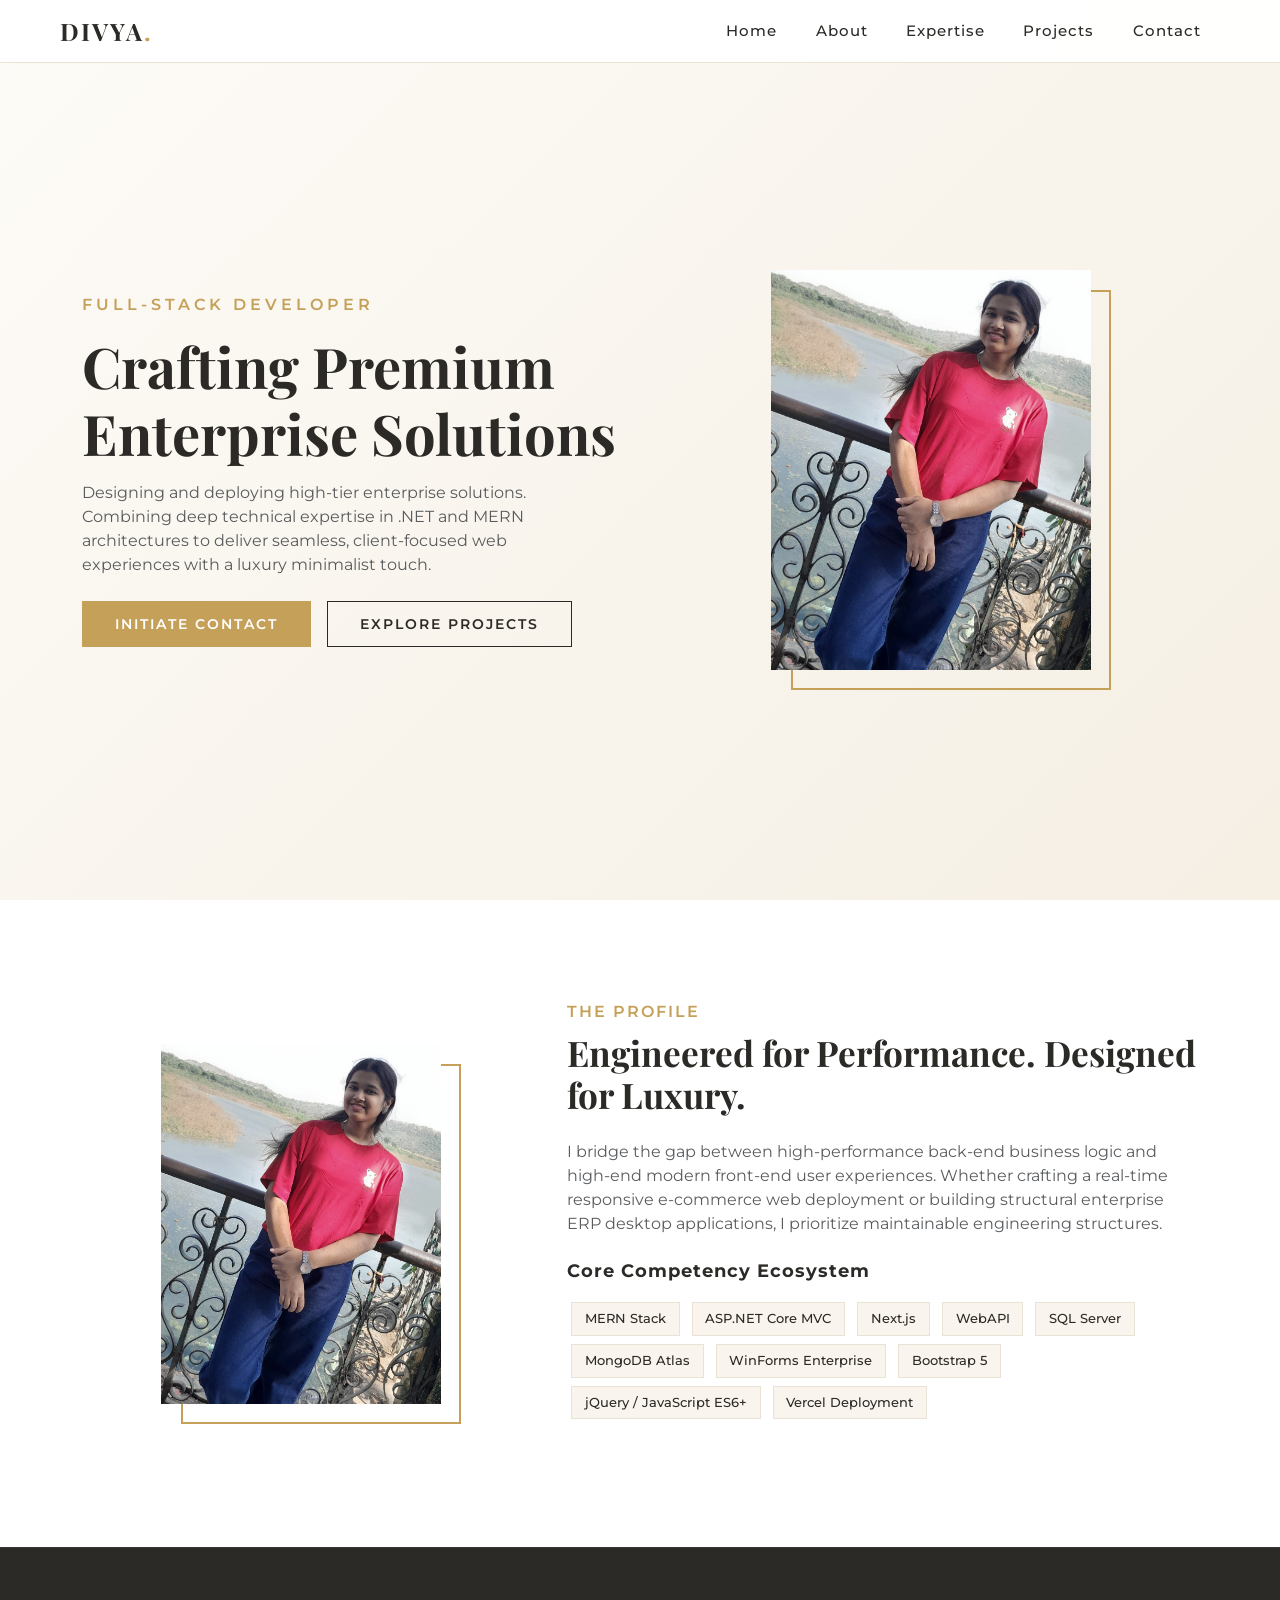
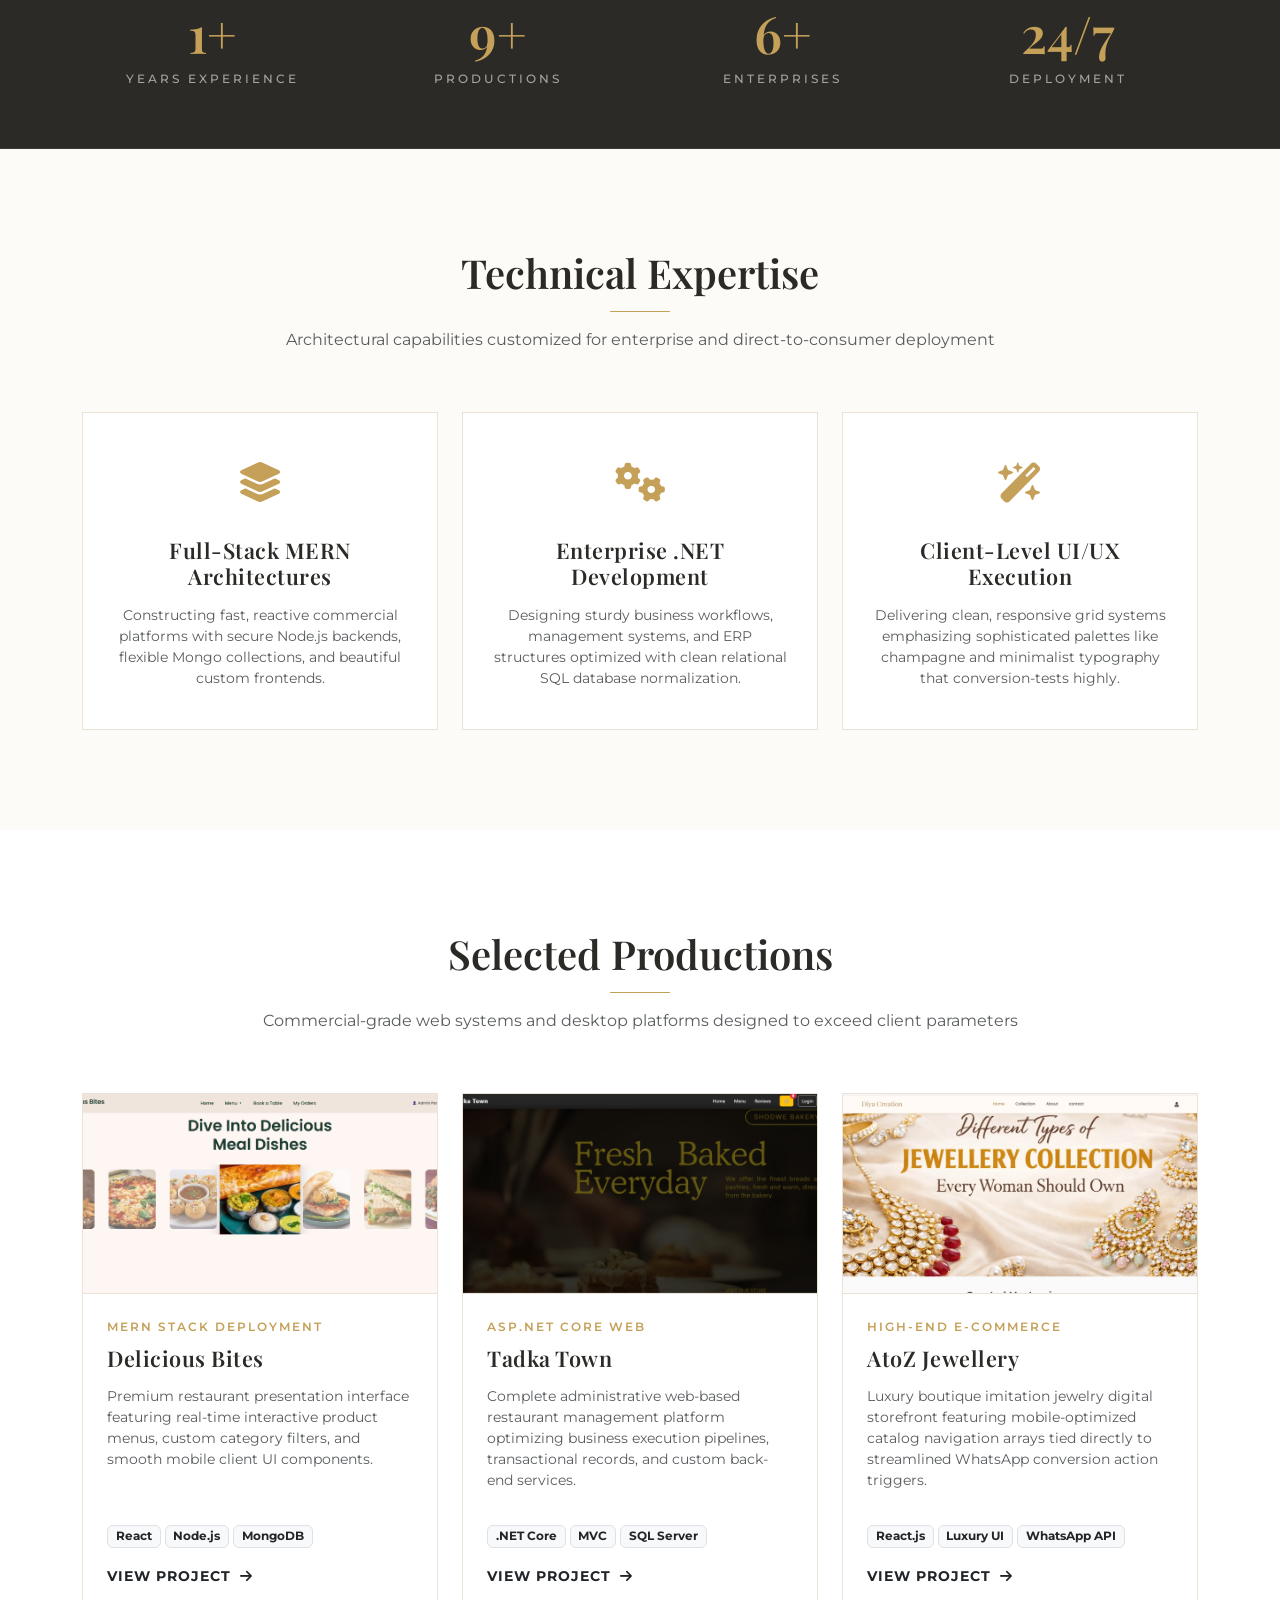
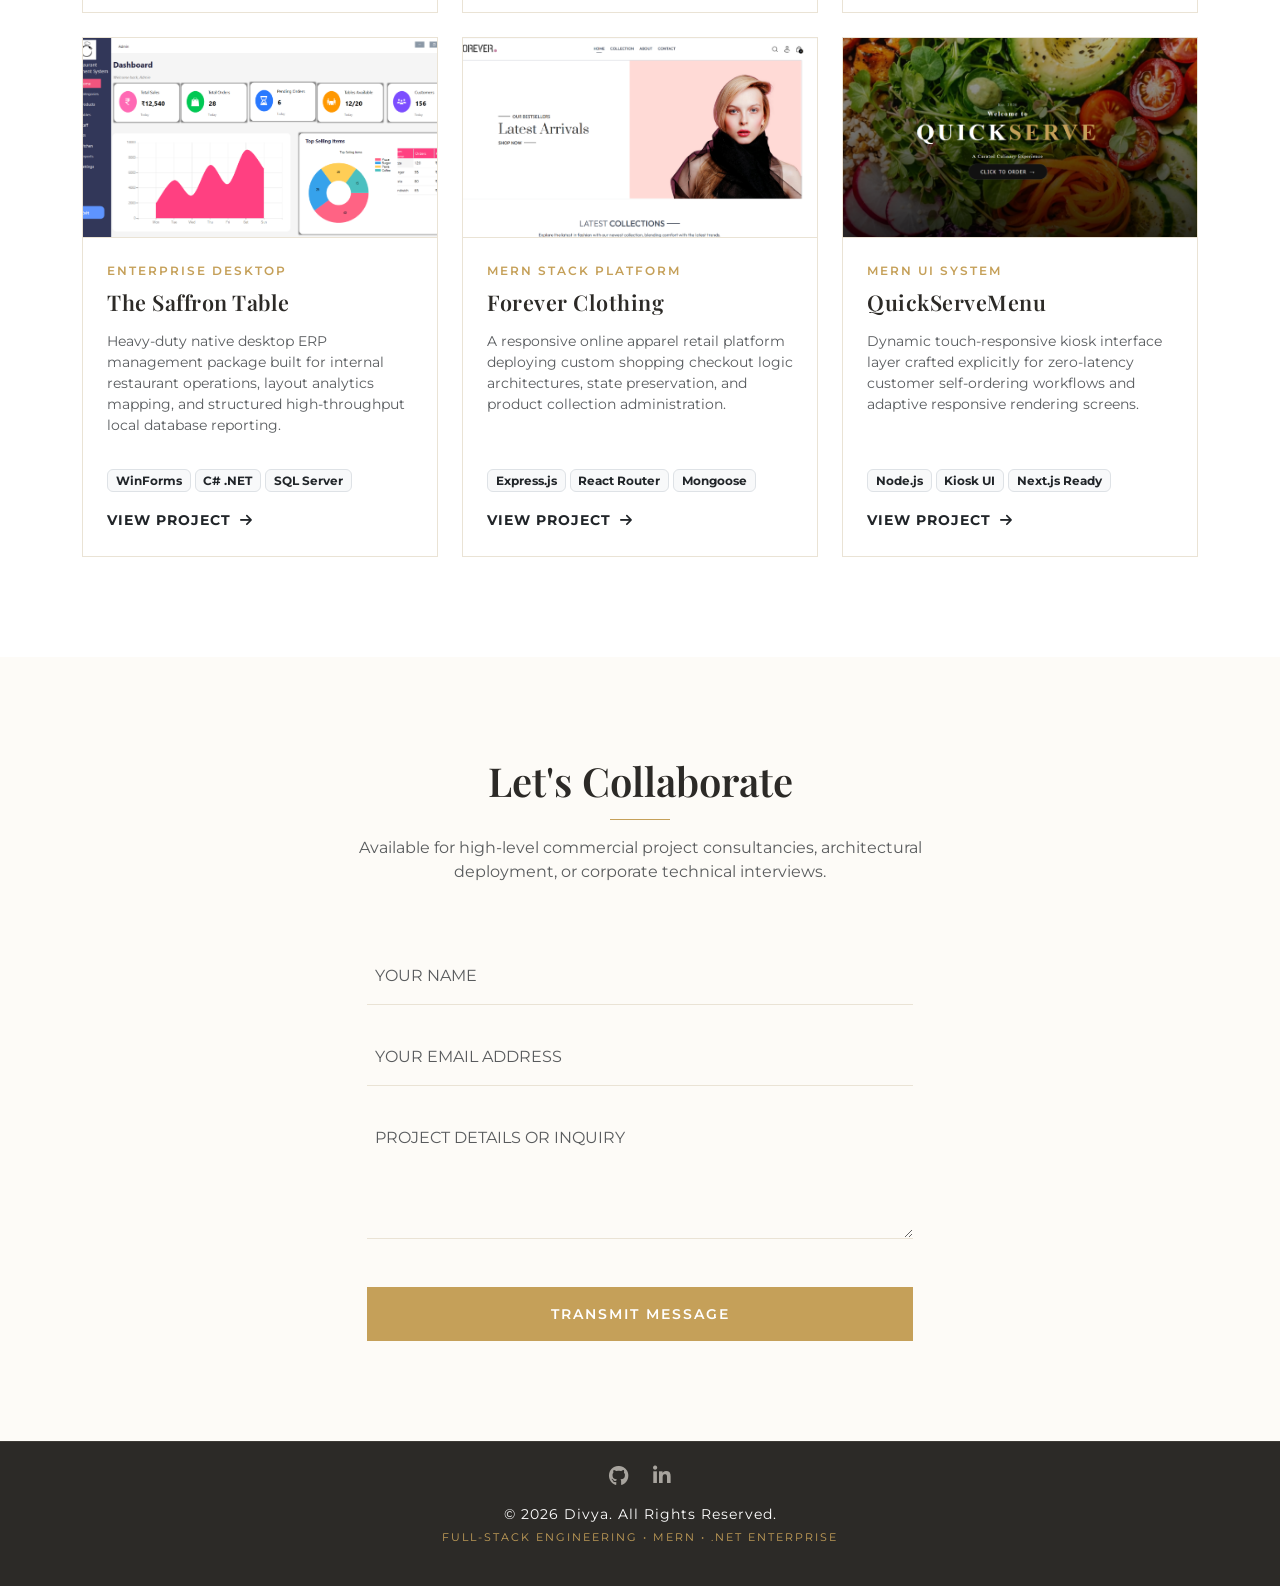
==== index.html @ c7da3ea4 "File Name index Updated" ====
<!DOCTYPE html>
<html lang="en">

<head>
  <meta charset="UTF-8">
  <title>Divya | Full-Stack Developer Portfolio</title>
  <meta name="viewport" content="width=device-width, initial-scale=1.0">

  <link rel="preconnect" href="https://fonts.googleapis.com">
  <link rel="preconnect" href="https://fonts.gstatic.com" crossorigin>
  <link
    href="https://fonts.googleapis.com/css2?family=Montserrat:wght@300;400;500;600;700&family=Playfair+Display:ital,wght@0,400;0,600;1,400&display=swap"
    rel="stylesheet">

  <link href="https://cdn.jsdelivr.net/npm/bootstrap@5.3.2/dist/css/bootstrap.min.css" rel="stylesheet">
  <link href="https://unpkg.com/aos@2.3.1/dist/aos.css" rel="stylesheet">
  <link href="https://cdnjs.cloudflare.com/ajax/libs/font-awesome/6.5.1/css/all.min.css" rel="stylesheet">

  <style>
    :root {
      --bg-pearl: #fdfbf7;
      --bg-white: #ffffff;
      --text-dark: #2c2a27;
      --text-muted: #6e6a64;
      --accent-gold: #c5a059;
      --accent-gold-hover: #b38f4a;
      --border-color: #eae3d5;
      --font-heading: 'Playfair Display', serif;
      --font-body: 'Montserrat', sans-serif;
    }

    body {
      font-family: var(--font-body);
      background-color: var(--bg-pearl);
      color: var(--text-dark);
      overflow-x: hidden;
      scroll-behavior: smooth;
    }

    h1,
    h2,
    h3,
    h4,
    .navbar-brand {
      font-family: var(--font-heading);
    }

    /* Luxury Custom Scrollbar */
    ::-webkit-scrollbar {
      width: 8px;
    }

    ::-webkit-scrollbar-track {
      background: var(--bg-pearl);
    }

    ::-webkit-scrollbar-thumb {
      background: var(--accent-gold);
      border-radius: 4px;
    }

    /* Navbar Styling */
    .custom-navbar {
      background-color: rgba(255, 255, 255, 0.95);
      backdrop-filter: blur(10px);
      border-bottom: 1px solid var(--border-color);
      transition: all 0.3s ease;
    }

    .navbar-brand {
      color: var(--text-dark) !important;
      letter-spacing: 2px;
    }

    .navbar-brand span {
      color: var(--accent-gold);
    }

    .nav-link {
      color: var(--text-dark) !important;
      font-size: 0.95rem;
      font-weight: 500;
      letter-spacing: 1px;
      padding: 0.5rem 1.2rem !important;
      transition: color 0.3s ease;
    }

    .nav-link:hover {
      color: var(--accent-gold) !important;
    }

    /* Buttons */
    .btn-gold {
      background-color: var(--accent-gold);
      color: var(--bg-white);
      border: 1px solid var(--accent-gold);
      border-radius: 0;
      padding: 0.75rem 2rem;
      font-size: 0.85rem;
      font-weight: 600;
      letter-spacing: 2px;
      text-transform: uppercase;
      transition: all 0.4s ease;
    }

    .btn-gold:hover {
      background-color: var(--accent-gold-hover);
      border-color: var(--accent-gold-hover);
      color: var(--bg-white);
      transform: translateY(-2px);
    }

    .btn-outline-gold {
      background-color: transparent;
      color: var(--text-dark);
      border: 1px solid var(--text-dark);
      border-radius: 0;
      padding: 0.75rem 2rem;
      font-size: 0.85rem;
      font-weight: 600;
      letter-spacing: 2px;
      text-transform: uppercase;
      transition: all 0.4s ease;
    }

    .btn-outline-gold:hover {
      background-color: var(--text-dark);
      color: var(--bg-white);
      transform: translateY(-2px);
    }

    /* Sections Shared Styles */
    section {
      padding: 100px 0;
    }

    .section-title-wrapper {
      margin-bottom: 60px;
    }

    .section-title {
      font-size: 2.5rem;
      font-weight: 600;
      position: relative;
      display: inline-block;
      padding-bottom: 15px;
    }

    .section-title::after {
      content: '';
      position: absolute;
      bottom: 0;
      left: 50%;
      transform: translateX(-50%);
      width: 60px;
      height: 1px;
      background-color: var(--accent-gold);
    }

    /* Hero Section */
    .hero-section {
      min-height: 100vh;
      display: flex;
      align-items: center;
      background: linear-gradient(135deg, #fdfbf7 0%, #f5efe4 100%);
      padding-top: 140px;
    }

    .hero-tagline {
      font-size: 1rem;
      text-transform: uppercase;
      letter-spacing: 4px;
      color: var(--accent-gold);
      font-weight: 600;
    }

    .hero-title {
      font-size: 3.5rem;
      font-weight: 700;
      line-height: 1.2;
      margin: 15px 0;
    }

    .hero-img-wrapper {
      position: relative;
      display: inline-block;
    }

    .hero-img-wrapper::before {
      content: '';
      position: absolute;
      top: 20px;
      left: 20px;
      width: 100%;
      height: 100%;
      border: 2px solid var(--accent-gold);
      z-index: 1;
      transition: all 0.4s ease;
    }

    .hero-img {
      position: relative;
      z-index: 2;
      border-radius: 0px;
      filter: grayscale(15%);
      transition: all 0.4s ease;
    }

    .hero-img-wrapper:hover::before {
      top: 10px;
      left: 10px;
    }

    /* Badges & Tech Stack */
    .tech-badge {
      background-color: rgba(197, 160, 89, 0.1);
      color: var(--text-dark);
      border: 1px solid var(--border-color);
      border-radius: 0;
      padding: 0.4rem 0.8rem;
      font-size: 0.8rem;
      font-weight: 500;
      margin: 4px;
      display: inline-block;
      transition: all 0.3s ease;
    }

    .tech-badge:hover {
      background-color: var(--accent-gold);
      color: var(--bg-white);
      border-color: var(--accent-gold);
    }

    /* Cards (Services & Portfolio) */
    .premium-card {
      background: var(--bg-white);
      border: 1px solid var(--border-color);
      border-radius: 0;
      padding: 40px 30px;
      height: 100%;
      transition: all 0.4s cubic-bezier(0.165, 0.84, 0.44, 1);
      position: relative;
    }

    .premium-card:hover {
      transform: translateY(-5px);
      box-shadow: 0 20px 40px rgba(197, 160, 89, 0.08);
      border-color: var(--accent-gold);
    }

    .card-icon {
      font-size: 2.5rem;
      color: var(--accent-gold);
      margin-bottom: 25px;
    }

    .card-title {
      font-size: 1.35rem;
      font-weight: 600;
      margin-bottom: 15px;
      letter-spacing: 0.5px;
    }

    /* Portfolio Category Tabs */
    .project-type-tag {
      font-size: 0.75rem;
      text-transform: uppercase;
      letter-spacing: 2px;
      color: var(--accent-gold);
      font-weight: 600;
      margin-bottom: 10px;
      display: block;
    }

    /* Metrics Section Custom Styling */
    .metrics-section {
      background-color: var(--text-dark);
      color: var(--bg-pearl);
      padding: 60px 0;
      border-top: 1px solid var(--border-color);
      border-bottom: 1px solid var(--border-color);
    }

    .metric-number {
      font-family: var(--font-heading);
      font-size: 3.2rem;
      font-weight: 600;
      color: var(--accent-gold);
      line-height: 1;
      margin-bottom: 10px;
    }

    .metric-label {
      font-size: 0.75rem;
      text-transform: uppercase;
      letter-spacing: 3px;
      color: #a8a49e;
      font-weight: 500;
    }

    /* Custom Luxury Carousel Styling overrides */
    .carousel-control-prev,
    .carousel-control-next {
      width: 45px;
      height: 45px;
      background-color: rgba(44, 42, 39, 0.8);
      border-radius: 50%;
      top: 50%;
      transform: translateY(-50%);
      margin: 0 15px;
      transition: background-color 0.3s ease;
      border: none;
    }

    .carousel-control-prev:hover,
    .carousel-control-next:hover {
      background-color: var(--accent-gold);
    }

    .carousel-indicators [data-bs-target] {
      background-color: var(--text-dark);
      width: 8px;
      height: 8px;
      border-radius: 50%;
      margin: 0 5px;
      border: none;
    }

    .carousel-indicators .active {
      background-color: var(--accent-gold);
      width: 24px;
      border-radius: 4px;
      transition: width 0.3s ease;
    }

    /* Luxury Modal Close Button Styling */
    .btn-close-luxury {
      background: none;
      border: none;
      font-size: 1.25rem;
      color: var(--text-dark);
      transition: color 0.3s ease;
      cursor: pointer;
      padding: 0;
    }

    .btn-close-luxury:hover {
      color: var(--accent-gold);
    }

    /* Contact Form Styling */
    .premium-form .form-control {
      background-color: transparent;
      border: none;
      border-bottom: 1px solid var(--border-color);
      border-radius: 0;
      padding: 1rem 0.5rem;
      color: var(--text-dark);
      transition: all 0.3s ease;
    }

    .premium-form .form-control:focus {
      box-shadow: none;
      border-bottom: 1px solid var(--accent-gold);
      background-color: transparent;
    }

    /* Footer Social Links Styling */
    .social-links a {
      color: #a8a49e;
      transition: color 0.3s ease, transform 0.3s ease;
      display: inline-block;
    }

    .social-links a:hover {
      color: var(--accent-gold);
      transform: translateY(-2px);
    }

    /* Footer */
    footer {
      background-color: var(--text-dark) !important;
      color: #a8a49e !important;
      font-size: 0.85rem;
      letter-spacing: 1px;
      border-top: 1px solid #3d3a35;
    }
  </style>
</head>

<body>

  <nav class="navbar navbar-expand-lg fixed-top custom-navbar px-3 px-md-5">
    <div class="container-fluid">
      <a class="navbar-brand fs-4 fw-bold" href="#">DIVYA<span>.</span></a>
      <button class="navbar-toggler border-0 shadow-none" type="button" data-bs-toggle="collapse"
        data-bs-target="#navbarText" aria-controls="navbarText" aria-expanded="false" aria-label="Toggle navigation">
        <span class="navbar-toggler-icon"></span>
      </button>
      <div class="collapse navbar-collapse" id="navbarText">
        <ul class="navbar-nav ms-auto text-center mt-3 mt-lg-0">
          <li class="nav-item"><a class="nav-link" href="#home">Home</a></li>
          <li class="nav-item"><a class="nav-link" href="#about">About</a></li>
          <li class="nav-item"><a class="nav-link" href="#services">Expertise</a></li>
          <li class="nav-item"><a class="nav-link" href="#portfolio">Projects</a></li>
          <li class="nav-item"><a class="nav-link" href="#contact">Contact</a></li>
        </ul>
      </div>
    </div>
  </nav>

  <section id="home" class="hero-section">
    <div class="container">
      <div class="row align-items-center g-5">
        <div class="col-lg-6 text-center text-lg-start" data-aos="fade-right" data-aos-duration="1000">
          <span class="hero-tagline">Full-Stack Developer</span>
          <h1 class="hero-title">Crafting Premium Enterprise Solutions</h1>

          <p class="text-muted pe-lg-5 mb-4">
            Designing and deploying high-tier enterprise solutions. Combining deep technical expertise in .NET and MERN
            architectures to deliver seamless, client-focused web experiences with a luxury minimalist touch.
          </p>

          <div class="d-flex flex-column flex-sm-row justify-content-center justify-content-lg-start gap-3">
            <a href="#contact" class="btn btn-gold">Initiate Contact</a>
            <a href="#portfolio" class="btn btn-outline-gold">Explore Projects</a>
          </div>
        </div>
        <div class="col-lg-6 text-center" data-aos="fade-left" data-aos-duration="1000">
          <div class="hero-img-wrapper">
            <img src="Picture/divya.png" alt="Divya Profile" class="img-fluid hero-img"
              style="width: 320px; height: 400px; object-fit: cover;">
          </div>
        </div>
      </div>
    </div>
  </section>
  <section id="about" style="background-color: var(--bg-white);">
    <div class="container">
      <div class="row align-items-center g-5">
        <div class="col-lg-5 text-center" data-aos="fade-up" data-aos-duration="1000">
          <div class="hero-img-wrapper">
            <img src="Picture/divya.png" alt="About Divya" class="img-fluid hero-img"
              style="width: 280px; height: 360px; object-fit: cover;">
          </div>
        </div>
        <div class="col-lg-7" data-aos="fade-up" data-aos-duration="1000" data-aos-delay="200">
          <span class="text-uppercase tracking-wider fs-6"
            style="color: var(--accent-gold); letter-spacing: 2px; font-weight:600;">The Profile</span>
          <h2 class="fw-bold mt-2 mb-4" style="font-size: 2.2rem;">Engineered for Performance. Designed for Luxury.</h2>
          <p class="text-muted mb-4">
            I bridge the gap between high-performance back-end business logic and high-end modern front-end user
            experiences. Whether crafting a real-time responsive e-commerce web deployment or building structural
            enterprise ERP desktop applications, I prioritize maintainable engineering structures.
          </p>

          <h5 class="fw-bold mb-3" style="letter-spacing:1px; font-size:1.1rem;">Core Competency Ecosystem</h5>
          <div class="mb-4">
            <span class="tech-badge">MERN Stack</span>
            <span class="tech-badge">ASP.NET Core MVC</span>
            <span class="tech-badge">Next.js</span>
            <span class="tech-badge">WebAPI</span>
            <span class="tech-badge">SQL Server</span>
            <span class="tech-badge">MongoDB Atlas</span>
            <span class="tech-badge">WinForms Enterprise</span>
            <span class="tech-badge">Bootstrap 5</span>
            <span class="tech-badge">jQuery / JavaScript ES6+</span>
            <span class="tech-badge">Vercel Deployment</span>
          </div>
        </div>
      </div>
    </div>
  </section>
  <section class="metrics-section text-center"
    style="background-color: var(--text-dark); border-top: 1px solid #3d3a35; border-bottom: 1px solid #3d3a35; padding: 60px 0;">
    <div class="container">
      <div class="row g-4">
        <div class="col-6 col-md-3" data-aos="fade-up" data-aos-duration="600" data-aos-delay="100">
          <div class="metric-number"
            style="font-family: var(--font-heading); font-size: 3.2rem; font-weight: 600; color: var(--accent-gold); line-height: 1; margin-bottom: 10px;">
            1+</div>
          <div class="metric-label"
            style="font-size: 0.75rem; text-transform: uppercase; letter-spacing: 3px; color: #a8a49e; font-weight: 500;">
            Years Experience</div>
        </div>
        <div class="col-6 col-md-3" data-aos="fade-up" data-aos-duration="600" data-aos-delay="200">
          <div class="metric-number"
            style="font-family: var(--font-heading); font-size: 3.2rem; font-weight: 600; color: var(--accent-gold); line-height: 1; margin-bottom: 10px;">
            9+</div>
          <div class="metric-label"
            style="font-size: 0.75rem; text-transform: uppercase; letter-spacing: 3px; color: #a8a49e; font-weight: 500;">
            Productions</div>
        </div>
        <div class="col-6 col-md-3" data-aos="fade-up" data-aos-duration="600" data-aos-delay="300">
          <div class="metric-number"
            style="font-family: var(--font-heading); font-size: 3.2rem; font-weight: 600; color: var(--accent-gold); line-height: 1; margin-bottom: 10px;">
            6+</div>
          <div class="metric-label"
            style="font-size: 0.75rem; text-transform: uppercase; letter-spacing: 3px; color: #a8a49e; font-weight: 500;">
            Enterprises</div>
        </div>
        <div class="col-6 col-md-3" data-aos="fade-up" data-aos-duration="600" data-aos-delay="400">
          <div class="metric-number"
            style="font-family: var(--font-heading); font-size: 3.2rem; font-weight: 600; color: var(--accent-gold); line-height: 1; margin-bottom: 10px;">
            24/7</div>
          <div class="metric-label"
            style="font-size: 0.75rem; text-transform: uppercase; letter-spacing: 3px; color: #a8a49e; font-weight: 500;">
            Deployment</div>
        </div>
      </div>
    </div>
  </section>

  <section id="services">
    <div class="container text-center">
      <div class="section-title-wrapper" data-aos="fade-up" data-aos-duration="800">
        <h2 class="section-title">Technical Expertise</h2>
        <p class="text-muted mt-2">Architectural capabilities customized for enterprise and direct-to-consumer
          deployment</p>
      </div>

      <div class="row g-4">
        <div class="col-md-4" data-aos="fade-up" data-aos-duration="800" data-aos-delay="100">
          <div class="premium-card">
            <div class="card-icon"><i class="fa-solid fa-layer-group"></i></div>
            <h4 class="card-title">Full-Stack MERN Architectures</h4>
            <p class="text-muted small mb-0">
              Constructing fast, reactive commercial platforms with secure Node.js backends, flexible Mongo collections,
              and beautiful custom frontends.
            </p>
          </div>
        </div>

        <div class="col-md-4" data-aos="fade-up" data-aos-duration="800" data-aos-delay="200">
          <div class="premium-card">
            <div class="card-icon"><i class="fa-solid fa-gears"></i></div>
            <h4 class="card-title">Enterprise .NET Development</h4>
            <p class="text-muted small mb-0">
              Designing sturdy business workflows, management systems, and ERP structures optimized with clean
              relational SQL database normalization.
            </p>
          </div>
        </div>

        <div class="col-md-4" data-aos="fade-up" data-aos-duration="800" data-aos-delay="300">
          <div class="premium-card">
            <div class="card-icon"><i class="fa-solid fa-wand-magic-sparkles"></i></div>
            <h4 class="card-title">Client-Level UI/UX Execution</h4>
            <p class="text-muted small mb-0">
              Delivering clean, responsive grid systems emphasizing sophisticated palettes like champagne and minimalist
              typography that conversion-tests highly.
            </p>
          </div>
        </div>
      </div>
    </div>
  </section>

  <section id="portfolio" style="background-color: var(--bg-white);">
    <div class="container text-center">
      <div class="section-title-wrapper" data-aos="fade-up" data-aos-duration="800">
        <h2 class="section-title">Selected Productions</h2>
        <p class="text-muted mt-2">Commercial-grade web systems and desktop platforms designed to exceed client
          parameters</p>
      </div>

      <div class="row g-4 text-start">
        <div class="col-md-6 col-lg-4" data-aos="fade-up" data-aos-duration="800" data-aos-delay="100">
          <div class="premium-card d-flex flex-column justify-content-between h-100 p-0 overflow-hidden">
            <div>
              <div class="position-relative overflow-hidden mb-4"
                style="height: 200px; border-bottom: 1px solid var(--border-color);">
                <img src="Picture/delicious_bites_1. (1).png" alt="Delicious Bites Presentation"
                  class="w-100 h-100 object-fit-cover transition-all" style="transition: transform 0.5s ease;"
                  onmouseover="this.style.transform='scale(1.05)'" onmouseout="this.style.transform='scale(1)'">
              </div>
              <div class="px-4">
                <span class="project-type-tag">MERN Stack Deployment</span>
                <h4 class="card-title">Delicious Bites</h4>
                <p class="text-muted small">
                  Premium restaurant presentation interface featuring real-time interactive product menus, custom
                  category filters, and smooth mobile client UI components.
                </p>
              </div>
            </div>
            <div class="mt-3 px-4 pb-4">
              <div class="mb-3">
                <span class="badge bg-light text-dark border">React</span>
                <span class="badge bg-light text-dark border">Node.js</span>
                <span class="badge bg-light text-dark border">MongoDB</span>
              </div>
              <button type="button"
                class="btn p-0 text-dark fw-bold small border-0 bg-transparent text-uppercase tracking-wider preview-btn"
                data-images="Picture/delicious_bites_1. (1).png,Picture/delicious_bites_1. (2).png,Picture/delicious_bites_1. (3).png,Picture/delicious_bites_1. (4).png,Picture/delicious_bites_1. (5).png"
                data-title="Delicious Bites" style="font-size: 0.85rem; letter-spacing: 1px;">
                View project <i class="fa-solid fa-arrow-right ms-1"></i>
              </button>
            </div>
          </div>
        </div>

        <div class="col-md-6 col-lg-4" data-aos="fade-up" data-aos-duration="800" data-aos-delay="200">
          <div class="premium-card d-flex flex-column justify-content-between h-100 p-0 overflow-hidden">
            <div>
              <div class="position-relative overflow-hidden mb-4"
                style="height: 200px; border-bottom: 1px solid var(--border-color);">
                <img src="Picture/TadkaTown_1.png" alt="Tadka Town Preview"
                  class="w-100 h-100 object-fit-cover transition-all" style="transition: transform 0.5s ease;"
                  onmouseover="this.style.transform='scale(1.05)'" onmouseout="this.style.transform='scale(1)'">
              </div>
              <div class="px-4">
                <span class="project-type-tag">ASP.NET Core Web</span>
                <h4 class="card-title">Tadka Town</h4>
                <p class="text-muted small">
                  Complete administrative web-based restaurant management platform optimizing business execution
                  pipelines, transactional records, and custom back-end services.
                </p>
              </div>
            </div>
            <div class="mt-3 px-4 pb-4">
              <div class="mb-3">
                <span class="badge bg-light text-dark border">.NET Core</span>
                <span class="badge bg-light text-dark border">MVC</span>
                <span class="badge bg-light text-dark border">SQL Server</span>
              </div>
              <button type="button"
                class="btn p-0 text-dark fw-bold small border-0 bg-transparent text-uppercase tracking-wider preview-btn"
                data-images="Picture/TadkaTown_1.png,Picture/TadkaTown_2.png,Picture/TadkaTown_3.png,Picture/TadkaTown_4.png,Picture/TadkaTown_5.png"
                data-title="Delicious Bites" style="font-size: 0.85rem; letter-spacing: 1px;">
                View project <i class="fa-solid fa-arrow-right ms-1"></i>
              </button>
            </div>
          </div>
        </div>

        <div class="col-md-6 col-lg-4" data-aos="fade-up" data-aos-duration="800" data-aos-delay="300">
          <div class="premium-card d-flex flex-column justify-content-between h-100 p-0 overflow-hidden">
            <div>
              <div class="position-relative overflow-hidden mb-4"
                style="height: 200px; border-bottom: 1px solid var(--border-color);">
                <img src="Picture/AtoZ_1.png" alt="AtoZ Jewellery Storefront"
                  class="w-100 h-100 object-fit-cover transition-all" style="transition: transform 0.5s ease;"
                  onmouseover="this.style.transform='scale(1.05)'" onmouseout="this.style.transform='scale(1)'">
              </div>
              <div class="px-4">
                <span class="project-type-tag">High-End E-Commerce</span>
                <h4 class="card-title">AtoZ Jewellery</h4>
                <p class="text-muted small">
                  Luxury boutique imitation jewelry digital storefront featuring mobile-optimized catalog navigation
                  arrays tied directly to streamlined WhatsApp conversion action triggers.
                </p>
              </div>
            </div>
            <div class="mt-3 px-4 pb-4">
              <div class="mb-3">
                <span class="badge bg-light text-dark border">React.js</span>
                <span class="badge bg-light text-dark border">Luxury UI</span>
                <span class="badge bg-light text-dark border">WhatsApp API</span>
              </div>
              <button type="button"
                class="btn p-0 text-dark fw-bold small border-0 bg-transparent text-uppercase tracking-wider preview-btn"
                data-images="Picture/AtoZ_1.png,Picture/AtoZ_2.png,Picture/AtoZ_3.png,Picture/AtoZ_4.png"
                data-title="AtoZ Jewellery" style="font-size: 0.85rem; letter-spacing: 1px;">
                View project <i class="fa-solid fa-arrow-right ms-1"></i>
              </button>
            </div>
          </div>
        </div>

        <div class="col-md-6 col-lg-4" data-aos="fade-up" data-aos-duration="800" data-aos-delay="400">
          <div class="premium-card d-flex flex-column justify-content-between h-100 p-0 overflow-hidden">
            <div>
              <div class="position-relative overflow-hidden mb-4"
                style="height: 200px; border-bottom: 1px solid var(--border-color);">
                <img src="Picture/TheSaffronTable_1.png" alt="The Saffron Table ERP"
                  class="w-100 h-100 object-fit-cover transition-all" style="transition: transform 0.5s ease;"
                  onmouseover="this.style.transform='scale(1.05)'" onmouseout="this.style.transform='scale(1)'">
              </div>
              <div class="px-4">
                <span class="project-type-tag">Enterprise Desktop</span>
                <h4 class="card-title">The Saffron Table</h4>
                <p class="text-muted small">
                  Heavy-duty native desktop ERP management package built for internal restaurant operations, layout
                  analytics mapping, and structured high-throughput local database reporting.
                </p>
              </div>
            </div>
            <div class="mt-3 px-4 pb-4">
              <div class="mb-3">
                <span class="badge bg-light text-dark border">WinForms</span>
                <span class="badge bg-light text-dark border">C# .NET</span>
                <span class="badge bg-light text-dark border">SQL Server</span>
              </div>
              <button type="button"
                class="btn p-0 text-dark fw-bold small border-0 bg-transparent text-uppercase tracking-wider preview-btn"
                data-images="Picture/TheSaffronTable_1.png,Picture/TheSaffronTable_2.png,Picture/TheSaffronTable_3.png,Picture/TheSaffronTable_4.png,Picture/TheSaffronTable_5.png,Picture/TheSaffronTable_6.png,Picture/TheSaffronTable_7.png,Picture/TheSaffronTable_8.png,Picture/TheSaffronTable_9.png"
                data-title="Delicious Bites" style="font-size: 0.85rem; letter-spacing: 1px;">
                View project <i class="fa-solid fa-arrow-right ms-1"></i>
              </button>
            </div>
          </div>
        </div>

        <div class="col-md-6 col-lg-4" data-aos="fade-up" data-aos-duration="800" data-aos-delay="500">
          <div class="premium-card d-flex flex-column justify-content-between h-100 p-0 overflow-hidden">
            <div>
              <div class="position-relative overflow-hidden mb-4"
                style="height: 200px; border-bottom: 1px solid var(--border-color);">
                <img src="Picture/forever_1.png" alt="Forever Clothing App"
                  class="w-100 h-100 object-fit-cover transition-all" style="transition: transform 0.5s ease;"
                  onmouseover="this.style.transform='scale(1.05)'" onmouseout="this.style.transform='scale(1)'">
              </div>
              <div class="px-4">
                <span class="project-type-tag">MERN Stack Platform</span>
                <h4 class="card-title">Forever Clothing</h4>
                <p class="text-muted small">
                  A responsive online apparel retail platform deploying custom shopping checkout logic architectures,
                  state preservation, and product collection administration.
                </p>
              </div>
            </div>
            <div class="mt-3 px-4 pb-4">
              <div class="mb-3">
                <span class="badge bg-light text-dark border">Express.js</span>
                <span class="badge bg-light text-dark border">React Router</span>
                <span class="badge bg-light text-dark border">Mongoose</span>
              </div>
              <button type="button"
                class="btn p-0 text-dark fw-bold small border-0 bg-transparent text-uppercase tracking-wider preview-btn"
                data-images="Picture/forever_1.png,Picture/forever_2.png,Picture/forever_3.png,Picture/forever_4.png"
                data-title="Forever Clothing" style="font-size: 0.85rem; letter-spacing: 1px;">
                View project <i class="fa-solid fa-arrow-right ms-1"></i>
              </button>
            </div>
          </div>
        </div>

        <div class="col-md-6 col-lg-4" data-aos="fade-up" data-aos-duration="800" data-aos-delay="600">
          <div class="premium-card d-flex flex-column justify-content-between h-100 p-0 overflow-hidden">
            <div>
              <div class="position-relative overflow-hidden mb-4"
                style="height: 200px; border-bottom: 1px solid var(--border-color);">
                <img src="Picture/QuickServerMenu_1.png" alt="QuickServeMenu Interface"
                  class="w-100 h-100 object-fit-cover transition-all" style="transition: transform 0.5s ease;"
                  onmouseover="this.style.transform='scale(1.05)'" onmouseout="this.style.transform='scale(1)'">
              </div>
              <div class="px-4">
                <span class="project-type-tag">MERN UI System</span>
                <h4 class="card-title">QuickServeMenu</h4>
                <p class="text-muted small">
                  Dynamic touch-responsive kiosk interface layer crafted explicitly for zero-latency customer
                  self-ordering workflows and adaptive responsive rendering screens.
                </p>
              </div>
            </div>
            <div class="mt-3 px-4 pb-4">
              <div class="mb-3">
                <span class="badge bg-light text-dark border">Node.js</span>
                <span class="badge bg-light text-dark border">Kiosk UI</span>
                <span class="badge bg-light text-dark border">Next.js Ready</span>
              </div>
              <button type="button"
                class="btn p-0 text-dark fw-bold small border-0 bg-transparent text-uppercase tracking-wider preview-btn"
                data-images="Picture/QuickServerMenu_1.png,Picture/QuickServerMenu_2.png,Picture/QuickServerMenu_3.png,Picture/QuickServerMenu_4.png,Picture/QuickServerMenu_5.png,Picture/QuickServerMenu_6.png,Picture/QuickServerMenu_7.png"
                data-title="QuickServeMenu" style="font-size: 0.85rem; letter-spacing: 1px;">
                View project <i class="fa-solid fa-arrow-right ms-1"></i>
              </button>
            </div>
          </div>
        </div>

      </div>
    </div>
  </section>

  <section id="contact">
    <div class="container">
      <div class="row justify-content-center">
        <div class="col-lg-7 text-center mb-5" data-aos="fade-up" data-aos-duration="800">
          <h2 class="section-title">Let's Collaborate</h2>
          <p class="text-muted mt-2">Available for high-level commercial project consultancies, architectural
            deployment, or corporate technical interviews.</p>
        </div>
        <div class="col-lg-6" data-aos="fade-up" data-aos-duration="1000" data-aos-delay="200">
          <form class="premium-form" id="whatsappForm">
            <div class="mb-4">
              <input type="text" id="userName" class="form-control" placeholder="YOUR NAME" required>
            </div>
            <div class="mb-4">
              <input type="email" id="userEmail" class="form-control" placeholder="YOUR EMAIL ADDRESS" required>
            </div>
            <div class="mb-4">
              <textarea id="projectDetails" class="form-control" rows="4" placeholder="PROJECT DETAILS OR INQUIRY"
                required></textarea>
            </div>
            <div class="text-center mt-5">
              <!-- Added type="button" and onclick function -->
              <button type="button" onclick="sendToWhatsApp()" class="btn btn-gold w-100 py-3">Transmit Message</button>
            </div>
          </form>
        </div>
      </div>
    </div>
  </section>

  <footer class="text-center py-4 text-white">
    <div class="container">
      <div class="mb-3 d-flex justify-content-center gap-4 social-links">
        <a href="https://github.com/divyalahoti" target="_blank" aria-label="GitHub">
          <i class="fa-brands fa-github fs-5"></i>
        </a>
        <a href="https://linkedin.com/in/divya-lahoti-607836338" target="_blank" aria-label="LinkedIn">
          <i class="fa-brands fa-linkedin-in fs-5"></i>
        </a>
      </div>

      <p class="mb-1">&copy; 2026 Divya. All Rights Reserved.</p>
      <p class="text-uppercase small tracking-widest style-text"
        style="color: var(--accent-gold); font-size:0.7rem; letter-spacing: 2px;">Full-Stack Engineering &bull; MERN
        &bull; .NET Enterprise</p>
    </div>
  </footer>

  <script src="https://cdn.jsdelivr.net/npm/bootstrap@5.3.2/dist/js/bootstrap.bundle.min.js"></script>
  <script src="https://unpkg.com/aos@2.3.1/dist/aos.js"></script>

  <script>
    AOS.init({
      once: true,
      offset: 120
    });

    document.querySelectorAll('.preview-btn').forEach(button => {
      button.addEventListener('click', function () {
        const imagesAttr = this.getAttribute('data-images');
        if (!imagesAttr) return;

        const imagesArr = imagesAttr.split(',');
        const targetingTitle = this.getAttribute('data-title') || 'Project Preview';

        document.getElementById('modalProjectTitle').innerText = targetingTitle;

        const carouselIndicators = document.getElementById('carouselIndicatorsContainer');
        const carouselInner = document.getElementById('carouselInnerContainer');

        carouselIndicators.innerHTML = '';
        carouselInner.innerHTML = '';

        imagesArr.forEach((imgSrc, index) => {
          const trimmedSrc = imgSrc.trim();
          if (!trimmedSrc) return;

          const isActive = index === 0 ? 'active' : '';

          carouselIndicators.innerHTML += `
          <button type="button" data-bs-target="#projectPreviewCarousel" data-bs-slide-to="${index}" class="${isActive}" aria-current="${index === 0}" aria-label="Slide ${index + 1}"></button>
        `;

          carouselInner.innerHTML += `
          <div class="carousel-item ${isActive}">
            <img src="${trimmedSrc}" alt="${targetingTitle} View ${index + 1}" class="img-fluid border w-100" style="border-color: var(--border-color) !important; max-height: 85vh; object-fit: contain;">
          </div>
        `;
        });

        const controls = document.querySelectorAll('.carousel-control-custom');
        if (imagesArr.length <= 1) {
          controls.forEach(control => control.style.display = 'none');
          carouselIndicators.style.display = 'none';
        } else {
          controls.forEach(control => control.style.display = 'flex');
          carouselIndicators.style.display = 'flex';
        }

        const designInstance = new bootstrap.Modal(document.getElementById('projectPreviewModal'));
        designInstance.show();
      });
    });

    function sendToWhatsApp() {
      // Replace with your actual WhatsApp phone number
      const phoneNumber = "919428380108";

      const name = document.getElementById('userName').value;
      const email = document.getElementById('userEmail').value;
      const details = document.getElementById('projectDetails').value;

      if (!name || !email || !details) {
        alert("Please fill in all fields before transmitting.");
        return;
      }

      const message = `*Collaboration Inquiry*%0A%0A*Name:* ${name}%0A*Email:* ${email}%0A*Details:* ${details}`;

      const whatsappUrl = `https://wa.me/${phoneNumber}?text=${message}`;

      window.open(whatsappUrl, '_blank').focus();
    }
  </script>

</body>

</html>
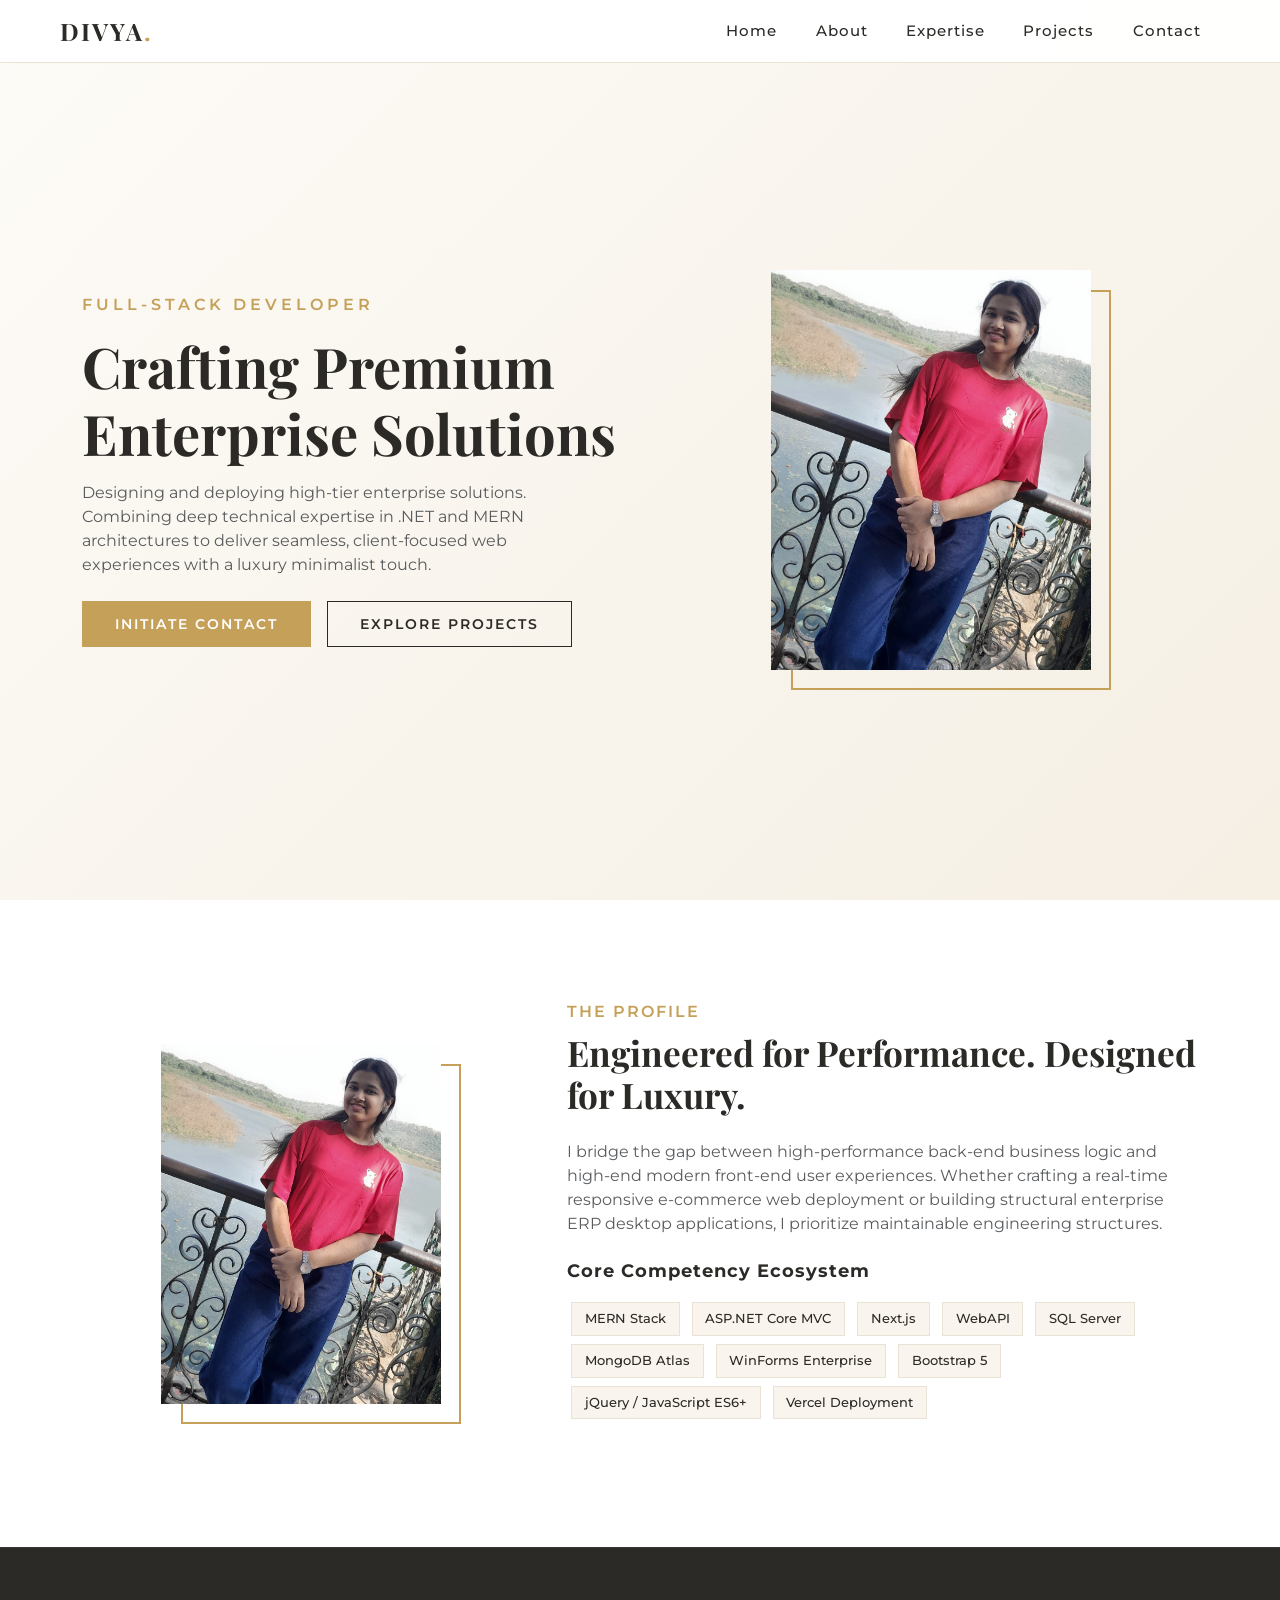
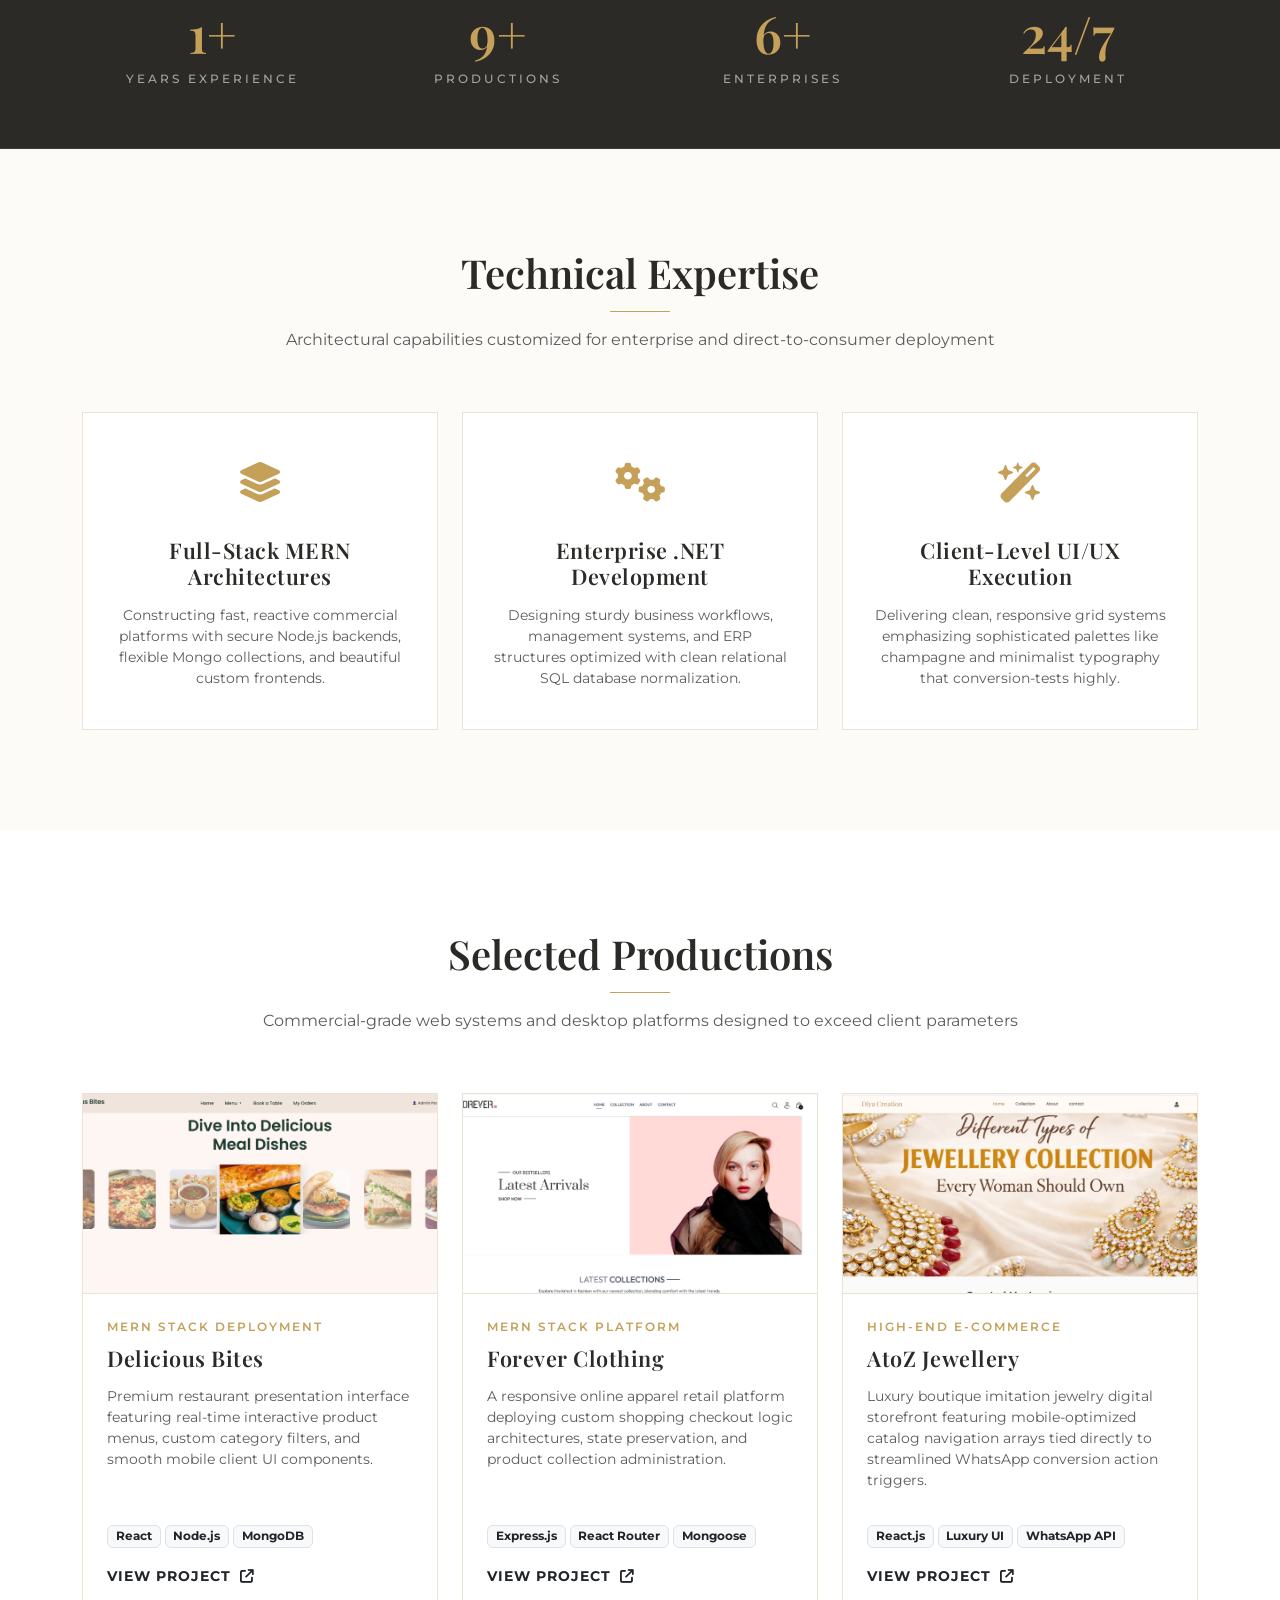
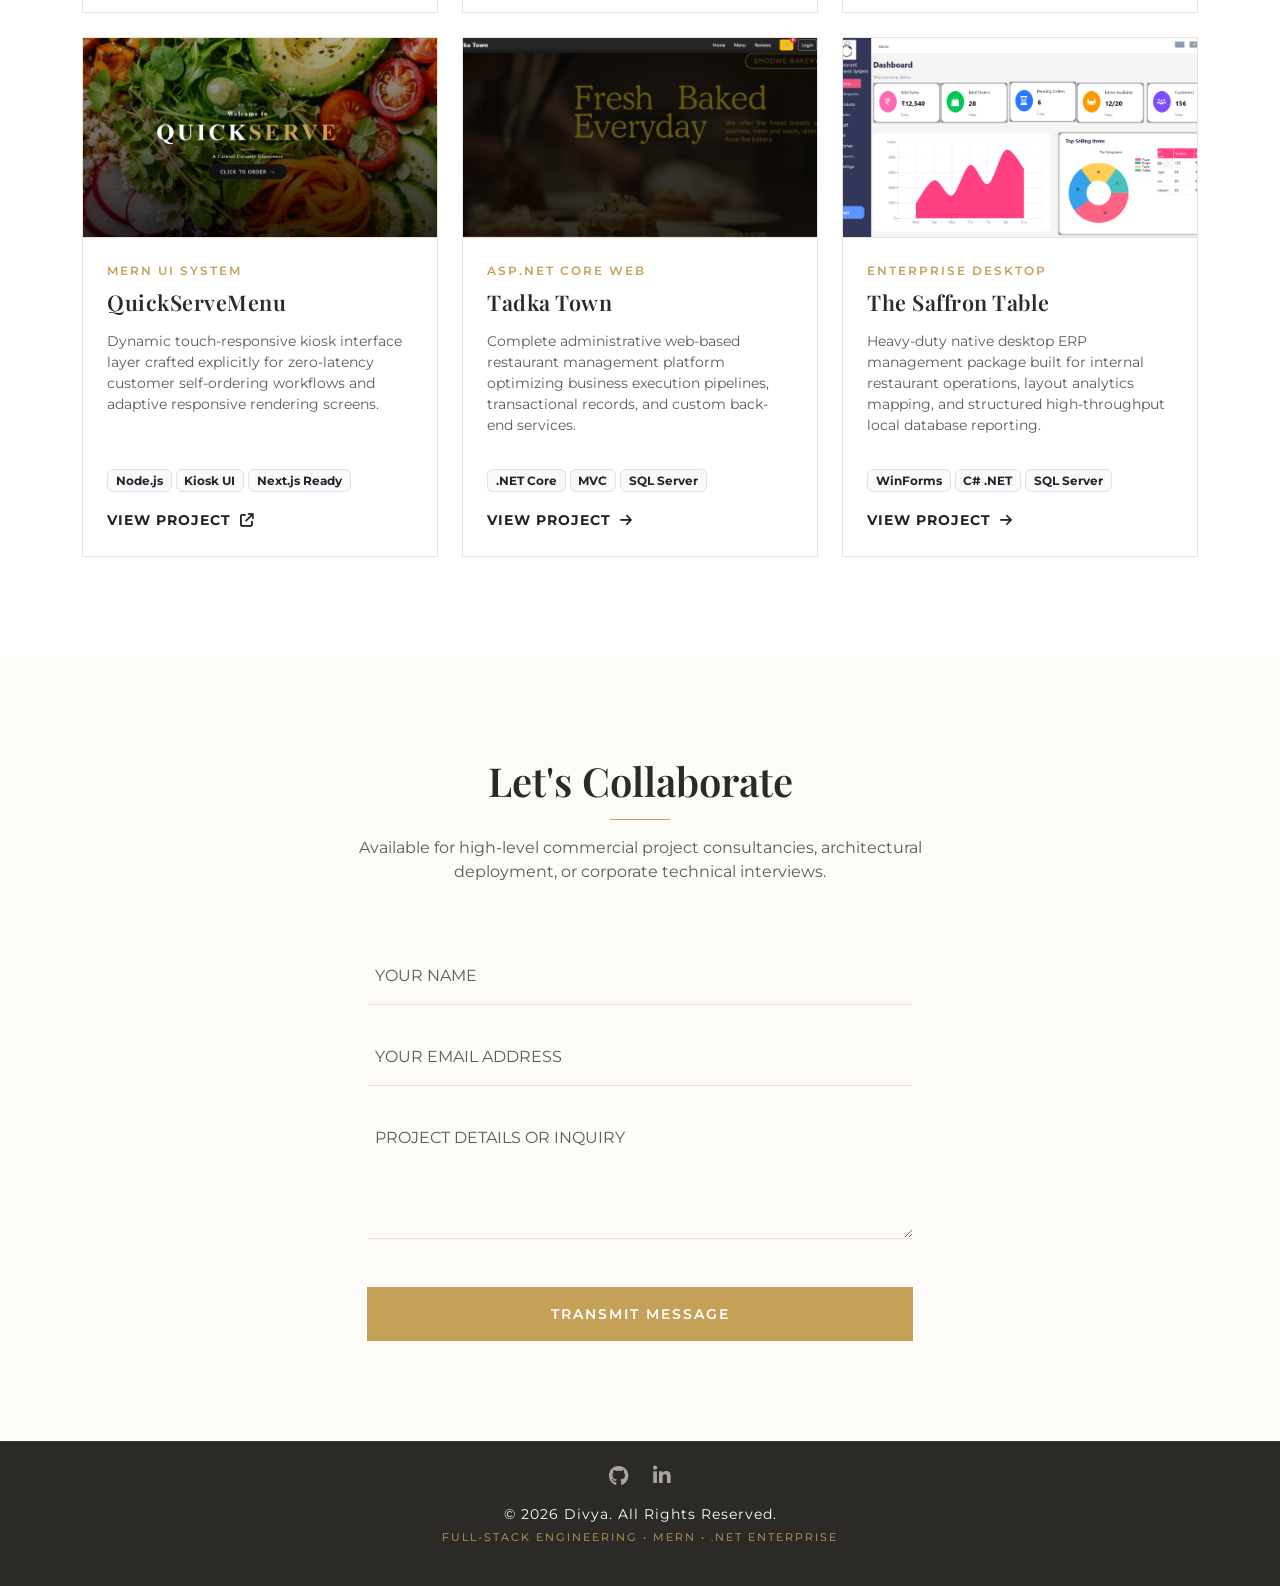
==== commit 45fe2285: "add project link" ====
--- a/index.html
+++ b/index.html
@@ -15,6 +15,8 @@
   <link href="https://cdn.jsdelivr.net/npm/bootstrap@5.3.2/dist/css/bootstrap.min.css" rel="stylesheet">
   <link href="https://unpkg.com/aos@2.3.1/dist/aos.css" rel="stylesheet">
   <link href="https://cdnjs.cloudflare.com/ajax/libs/font-awesome/6.5.1/css/all.min.css" rel="stylesheet">
+  <script src="https://cdn.jsdelivr.net/npm/bootstrap@5.3.2/dist/js/bootstrap.bundle.min.js"></script>
+  <script src="https://unpkg.com/aos@2.3.1/dist/aos.js"></script>
 
   <style>
     :root {
@@ -589,12 +591,141 @@
                 <span class="badge bg-light text-dark border">Node.js</span>
                 <span class="badge bg-light text-dark border">MongoDB</span>
               </div>
-              <button type="button"
+              <!-- <button type="button"
                 class="btn p-0 text-dark fw-bold small border-0 bg-transparent text-uppercase tracking-wider preview-btn"
                 data-images="Picture/delicious_bites_1. (1).png,Picture/delicious_bites_1. (2).png,Picture/delicious_bites_1. (3).png,Picture/delicious_bites_1. (4).png,Picture/delicious_bites_1. (5).png"
                 data-title="Delicious Bites" style="font-size: 0.85rem; letter-spacing: 1px;">
                 View project <i class="fa-solid fa-arrow-right ms-1"></i>
-              </button>
+              </button> -->
+
+              <a href="https://deliciousbites-frontend.vercel.app/" target="_blank"
+                class="btn p-0 text-dark fw-bold small border-0 bg-transparent text-uppercase tracking-wider"
+                style="font-size: 0.85rem; letter-spacing: 1px; text-decoration: none;">
+                View Project <i class="fa-solid fa-arrow-up-right-from-square ms-1"></i>
+              </a>
+
+            </div>
+          </div>
+        </div>
+
+
+        <div class="col-md-6 col-lg-4" data-aos="fade-up" data-aos-duration="800" data-aos-delay="500">
+          <div class="premium-card d-flex flex-column justify-content-between h-100 p-0 overflow-hidden">
+            <div>
+              <div class="position-relative overflow-hidden mb-4"
+                style="height: 200px; border-bottom: 1px solid var(--border-color);">
+                <img src="Picture/forever_1.png" alt="Forever Clothing App"
+                  class="w-100 h-100 object-fit-cover transition-all" style="transition: transform 0.5s ease;"
+                  onmouseover="this.style.transform='scale(1.05)'" onmouseout="this.style.transform='scale(1)'">
+              </div>
+              <div class="px-4">
+                <span class="project-type-tag">MERN Stack Platform</span>
+                <h4 class="card-title">Forever Clothing</h4>
+                <p class="text-muted small">
+                  A responsive online apparel retail platform deploying custom shopping checkout logic architectures,
+                  state preservation, and product collection administration.
+                </p>
+              </div>
+            </div>
+            <div class="mt-3 px-4 pb-4">
+              <div class="mb-3">
+                <span class="badge bg-light text-dark border">Express.js</span>
+                <span class="badge bg-light text-dark border">React Router</span>
+                <span class="badge bg-light text-dark border">Mongoose</span>
+              </div>
+              <!-- <button type="button"
+                class="btn p-0 text-dark fw-bold small border-0 bg-transparent text-uppercase tracking-wider preview-btn"
+                data-images="Picture/forever_1.png,Picture/forever_2.png,Picture/forever_3.png,Picture/forever_4.png"
+                data-title="Forever Clothing" style="font-size: 0.85rem; letter-spacing: 1px;">
+                View project <i class="fa-solid fa-arrow-right ms-1"></i>
+              </button> -->
+
+              <a href="https://forever-frontend-chi-azure.vercel.app/" target="_blank"
+                class="btn p-0 text-dark fw-bold small border-0 bg-transparent text-uppercase tracking-wider"
+                style="font-size: 0.85rem; letter-spacing: 1px; text-decoration: none;">
+                View Project <i class="fa-solid fa-arrow-up-right-from-square ms-1"></i>
+              </a>
+            </div>
+          </div>
+        </div>
+
+
+        <div class="col-md-6 col-lg-4" data-aos="fade-up" data-aos-duration="800" data-aos-delay="300">
+          <div class="premium-card d-flex flex-column justify-content-between h-100 p-0 overflow-hidden">
+            <div>
+              <div class="position-relative overflow-hidden mb-4"
+                style="height: 200px; border-bottom: 1px solid var(--border-color);">
+                <img src="Picture/AtoZ_1.png" alt="AtoZ Jewellery Storefront"
+                  class="w-100 h-100 object-fit-cover transition-all" style="transition: transform 0.5s ease;"
+                  onmouseover="this.style.transform='scale(1.05)'" onmouseout="this.style.transform='scale(1)'">
+              </div>
+              <div class="px-4">
+                <span class="project-type-tag">High-End E-Commerce</span>
+                <h4 class="card-title">AtoZ Jewellery</h4>
+                <p class="text-muted small">
+                  Luxury boutique imitation jewelry digital storefront featuring mobile-optimized catalog navigation
+                  arrays tied directly to streamlined WhatsApp conversion action triggers.
+                </p>
+              </div>
+            </div>
+            <div class="mt-3 px-4 pb-4">
+              <div class="mb-3">
+                <span class="badge bg-light text-dark border">React.js</span>
+                <span class="badge bg-light text-dark border">Luxury UI</span>
+                <span class="badge bg-light text-dark border">WhatsApp API</span>
+              </div>
+              <!-- <button type="button"
+                class="btn p-0 text-dark fw-bold small border-0 bg-transparent text-uppercase tracking-wider preview-btn"
+                data-images="Picture/AtoZ_1.png,Picture/AtoZ_2.png,Picture/AtoZ_3.png,Picture/AtoZ_4.png"
+                data-title="AtoZ Jewellery" style="font-size: 0.85rem; letter-spacing: 1px;">
+                View project <i class="fa-solid fa-arrow-right ms-1"></i>
+              </button> -->
+              <a href="https://ato-z.vercel.app/" target="_blank"
+                class="btn p-0 text-dark fw-bold small border-0 bg-transparent text-uppercase tracking-wider"
+                style="font-size: 0.85rem; letter-spacing: 1px; text-decoration: none;">
+                View Project <i class="fa-solid fa-arrow-up-right-from-square ms-1"></i>
+              </a>
+
+            </div>
+          </div>
+        </div>
+
+        <div class="col-md-6 col-lg-4" data-aos="fade-up" data-aos-duration="800" data-aos-delay="600">
+          <div class="premium-card d-flex flex-column justify-content-between h-100 p-0 overflow-hidden">
+            <div>
+              <div class="position-relative overflow-hidden mb-4"
+                style="height: 200px; border-bottom: 1px solid var(--border-color);">
+                <img src="Picture/QuickServerMenu_1.png" alt="QuickServeMenu Interface"
+                  class="w-100 h-100 object-fit-cover transition-all" style="transition: transform 0.5s ease;"
+                  onmouseover="this.style.transform='scale(1.05)'" onmouseout="this.style.transform='scale(1)'">
+              </div>
+              <div class="px-4">
+                <span class="project-type-tag">MERN UI System</span>
+                <h4 class="card-title">QuickServeMenu</h4>
+                <p class="text-muted small">
+                  Dynamic touch-responsive kiosk interface layer crafted explicitly for zero-latency customer
+                  self-ordering workflows and adaptive responsive rendering screens.
+                </p>
+              </div>
+            </div>
+            <div class="mt-3 px-4 pb-4">
+              <div class="mb-3">
+                <span class="badge bg-light text-dark border">Node.js</span>
+                <span class="badge bg-light text-dark border">Kiosk UI</span>
+                <span class="badge bg-light text-dark border">Next.js Ready</span>
+              </div>
+              <!-- <button type="button"
+                class="btn p-0 text-dark fw-bold small border-0 bg-transparent text-uppercase tracking-wider preview-btn"
+                data-images="Picture/QuickServerMenu_1.png,Picture/QuickServerMenu_2.png,Picture/QuickServerMenu_3.png,Picture/QuickServerMenu_4.png,Picture/QuickServerMenu_5.png,Picture/QuickServerMenu_6.png,Picture/QuickServerMenu_7.png"
+                data-title="QuickServeMenu" style="font-size: 0.85rem; letter-spacing: 1px;">
+                View project <i class="fa-solid fa-arrow-right ms-1"></i>
+              </button> -->
+              <a href="https://quickservemenu-frontend.vercel.app/" target="_blank"
+                class="btn p-0 text-dark fw-bold small border-0 bg-transparent text-uppercase tracking-wider"
+                style="font-size: 0.85rem; letter-spacing: 1px; text-decoration: none;">
+                View Project <i class="fa-solid fa-arrow-up-right-from-square ms-1"></i>
+              </a>
+
             </div>
           </div>
         </div>
@@ -633,40 +764,6 @@
           </div>
         </div>
 
-        <div class="col-md-6 col-lg-4" data-aos="fade-up" data-aos-duration="800" data-aos-delay="300">
-          <div class="premium-card d-flex flex-column justify-content-between h-100 p-0 overflow-hidden">
-            <div>
-              <div class="position-relative overflow-hidden mb-4"
-                style="height: 200px; border-bottom: 1px solid var(--border-color);">
-                <img src="Picture/AtoZ_1.png" alt="AtoZ Jewellery Storefront"
-                  class="w-100 h-100 object-fit-cover transition-all" style="transition: transform 0.5s ease;"
-                  onmouseover="this.style.transform='scale(1.05)'" onmouseout="this.style.transform='scale(1)'">
-              </div>
-              <div class="px-4">
-                <span class="project-type-tag">High-End E-Commerce</span>
-                <h4 class="card-title">AtoZ Jewellery</h4>
-                <p class="text-muted small">
-                  Luxury boutique imitation jewelry digital storefront featuring mobile-optimized catalog navigation
-                  arrays tied directly to streamlined WhatsApp conversion action triggers.
-                </p>
-              </div>
-            </div>
-            <div class="mt-3 px-4 pb-4">
-              <div class="mb-3">
-                <span class="badge bg-light text-dark border">React.js</span>
-                <span class="badge bg-light text-dark border">Luxury UI</span>
-                <span class="badge bg-light text-dark border">WhatsApp API</span>
-              </div>
-              <button type="button"
-                class="btn p-0 text-dark fw-bold small border-0 bg-transparent text-uppercase tracking-wider preview-btn"
-                data-images="Picture/AtoZ_1.png,Picture/AtoZ_2.png,Picture/AtoZ_3.png,Picture/AtoZ_4.png"
-                data-title="AtoZ Jewellery" style="font-size: 0.85rem; letter-spacing: 1px;">
-                View project <i class="fa-solid fa-arrow-right ms-1"></i>
-              </button>
-            </div>
-          </div>
-        </div>
-
         <div class="col-md-6 col-lg-4" data-aos="fade-up" data-aos-duration="800" data-aos-delay="400">
           <div class="premium-card d-flex flex-column justify-content-between h-100 p-0 overflow-hidden">
             <div>
@@ -701,73 +798,6 @@
           </div>
         </div>
 
-        <div class="col-md-6 col-lg-4" data-aos="fade-up" data-aos-duration="800" data-aos-delay="500">
-          <div class="premium-card d-flex flex-column justify-content-between h-100 p-0 overflow-hidden">
-            <div>
-              <div class="position-relative overflow-hidden mb-4"
-                style="height: 200px; border-bottom: 1px solid var(--border-color);">
-                <img src="Picture/forever_1.png" alt="Forever Clothing App"
-                  class="w-100 h-100 object-fit-cover transition-all" style="transition: transform 0.5s ease;"
-                  onmouseover="this.style.transform='scale(1.05)'" onmouseout="this.style.transform='scale(1)'">
-              </div>
-              <div class="px-4">
-                <span class="project-type-tag">MERN Stack Platform</span>
-                <h4 class="card-title">Forever Clothing</h4>
-                <p class="text-muted small">
-                  A responsive online apparel retail platform deploying custom shopping checkout logic architectures,
-                  state preservation, and product collection administration.
-                </p>
-              </div>
-            </div>
-            <div class="mt-3 px-4 pb-4">
-              <div class="mb-3">
-                <span class="badge bg-light text-dark border">Express.js</span>
-                <span class="badge bg-light text-dark border">React Router</span>
-                <span class="badge bg-light text-dark border">Mongoose</span>
-              </div>
-              <button type="button"
-                class="btn p-0 text-dark fw-bold small border-0 bg-transparent text-uppercase tracking-wider preview-btn"
-                data-images="Picture/forever_1.png,Picture/forever_2.png,Picture/forever_3.png,Picture/forever_4.png"
-                data-title="Forever Clothing" style="font-size: 0.85rem; letter-spacing: 1px;">
-                View project <i class="fa-solid fa-arrow-right ms-1"></i>
-              </button>
-            </div>
-          </div>
-        </div>
-
-        <div class="col-md-6 col-lg-4" data-aos="fade-up" data-aos-duration="800" data-aos-delay="600">
-          <div class="premium-card d-flex flex-column justify-content-between h-100 p-0 overflow-hidden">
-            <div>
-              <div class="position-relative overflow-hidden mb-4"
-                style="height: 200px; border-bottom: 1px solid var(--border-color);">
-                <img src="Picture/QuickServerMenu_1.png" alt="QuickServeMenu Interface"
-                  class="w-100 h-100 object-fit-cover transition-all" style="transition: transform 0.5s ease;"
-                  onmouseover="this.style.transform='scale(1.05)'" onmouseout="this.style.transform='scale(1)'">
-              </div>
-              <div class="px-4">
-                <span class="project-type-tag">MERN UI System</span>
-                <h4 class="card-title">QuickServeMenu</h4>
-                <p class="text-muted small">
-                  Dynamic touch-responsive kiosk interface layer crafted explicitly for zero-latency customer
-                  self-ordering workflows and adaptive responsive rendering screens.
-                </p>
-              </div>
-            </div>
-            <div class="mt-3 px-4 pb-4">
-              <div class="mb-3">
-                <span class="badge bg-light text-dark border">Node.js</span>
-                <span class="badge bg-light text-dark border">Kiosk UI</span>
-                <span class="badge bg-light text-dark border">Next.js Ready</span>
-              </div>
-              <button type="button"
-                class="btn p-0 text-dark fw-bold small border-0 bg-transparent text-uppercase tracking-wider preview-btn"
-                data-images="Picture/QuickServerMenu_1.png,Picture/QuickServerMenu_2.png,Picture/QuickServerMenu_3.png,Picture/QuickServerMenu_4.png,Picture/QuickServerMenu_5.png,Picture/QuickServerMenu_6.png,Picture/QuickServerMenu_7.png"
-                data-title="QuickServeMenu" style="font-size: 0.85rem; letter-spacing: 1px;">
-                View project <i class="fa-solid fa-arrow-right ms-1"></i>
-              </button>
-            </div>
-          </div>
-        </div>
 
       </div>
     </div>
@@ -821,66 +851,122 @@
     </div>
   </footer>
 
-  <script src="https://cdn.jsdelivr.net/npm/bootstrap@5.3.2/dist/js/bootstrap.bundle.min.js"></script>
-  <script src="https://unpkg.com/aos@2.3.1/dist/aos.js"></script>
+  <!-- Project Preview Modal -->
+  <div class="modal fade" id="projectPreviewModal" tabindex="-1" aria-hidden="true">
+    <div class="modal-dialog modal-xl modal-dialog-centered">
+      <div class="modal-content border-0">
+
+        <!-- Modal Header -->
+        <div class="modal-header border-0 px-4 pt-4">
+          <h4 class="modal-title fw-bold" id="modalProjectTitle">
+            Project Preview
+          </h4>
+
+          <button type="button" class="btn-close" data-bs-dismiss="modal"></button>
+        </div>
+
+        <!-- Modal Body -->
+        <div class="modal-body px-4 pb-4">
+
+          <!-- Carousel -->
+          <div id="projectPreviewCarousel" class="carousel slide">
+
+            <!-- Indicators -->
+            <div class="carousel-indicators" id="carouselIndicatorsContainer">
+            </div>
+
+            <!-- Images -->
+            <div class="carousel-inner" id="carouselInnerContainer">
+            </div>
+
+            <!-- Previous -->
+            <button class="carousel-control-prev carousel-control-custom" type="button"
+              data-bs-target="#projectPreviewCarousel" data-bs-slide="prev">
+
+              <span class="carousel-control-prev-icon"></span>
+            </button>
+
+            <!-- Next -->
+            <button class="carousel-control-next carousel-control-custom" type="button"
+              data-bs-target="#projectPreviewCarousel" data-bs-slide="next">
+
+              <span class="carousel-control-next-icon"></span>
+            </button>
+
+          </div>
+
+        </div>
+      </div>
+    </div>
+  </div>
+
 
   <script>
-    AOS.init({
-      once: true,
-      offset: 120
-    });
-
-    document.querySelectorAll('.preview-btn').forEach(button => {
-      button.addEventListener('click', function () {
-        const imagesAttr = this.getAttribute('data-images');
-        if (!imagesAttr) return;
-
-        const imagesArr = imagesAttr.split(',');
-        const targetingTitle = this.getAttribute('data-title') || 'Project Preview';
-
-        document.getElementById('modalProjectTitle').innerText = targetingTitle;
-
-        const carouselIndicators = document.getElementById('carouselIndicatorsContainer');
-        const carouselInner = document.getElementById('carouselInnerContainer');
-
-        carouselIndicators.innerHTML = '';
-        carouselInner.innerHTML = '';
-
-        imagesArr.forEach((imgSrc, index) => {
-          const trimmedSrc = imgSrc.trim();
-          if (!trimmedSrc) return;
-
-          const isActive = index === 0 ? 'active' : '';
-
-          carouselIndicators.innerHTML += `
-          <button type="button" data-bs-target="#projectPreviewCarousel" data-bs-slide-to="${index}" class="${isActive}" aria-current="${index === 0}" aria-label="Slide ${index + 1}"></button>
-        `;
-
-          carouselInner.innerHTML += `
-          <div class="carousel-item ${isActive}">
-            <img src="${trimmedSrc}" alt="${targetingTitle} View ${index + 1}" class="img-fluid border w-100" style="border-color: var(--border-color) !important; max-height: 85vh; object-fit: contain;">
-          </div>
-        `;
+    // This tells the browser to wait until the HTML is fully loaded
+    document.addEventListener('DOMContentLoaded', function () {
+
+      // 1. Initialize Animations
+      AOS.init({
+        once: true,
+        offset: 120
+      });
+
+      // 2. Setup Project Preview Buttons
+      const previewButtons = document.querySelectorAll('.preview-btn');
+
+      previewButtons.forEach(button => {
+        button.addEventListener('click', function () {
+          const imagesAttr = this.getAttribute('data-images');
+          if (!imagesAttr) return;
+
+          const imagesArr = imagesAttr.split(',');
+          const targetingTitle = this.getAttribute('data-title') || 'Project Preview';
+
+          document.getElementById('modalProjectTitle').innerText = targetingTitle;
+
+          const carouselIndicators = document.getElementById('carouselIndicatorsContainer');
+          const carouselInner = document.getElementById('carouselInnerContainer');
+
+          carouselIndicators.innerHTML = '';
+          carouselInner.innerHTML = '';
+
+          imagesArr.forEach((imgSrc, index) => {
+            const trimmedSrc = imgSrc.trim();
+            if (!trimmedSrc) return;
+
+            const isActive = index === 0 ? 'active' : '';
+
+            carouselIndicators.innerHTML += `
+            <button type="button" data-bs-target="#projectPreviewCarousel" data-bs-slide-to="${index}" class="${isActive}" aria-current="${index === 0}" aria-label="Slide ${index + 1}"></button>
+            `;
+
+            carouselInner.innerHTML += `
+            <div class="carousel-item ${isActive}">
+              <img src="${trimmedSrc}" alt="${targetingTitle} View ${index + 1}" class="img-fluid border w-100" style="border-color: var(--border-color) !important; max-height: 85vh; object-fit: contain;">
+            </div>
+            `;
+          });
+
+          const controls = document.querySelectorAll('.carousel-control-custom');
+          if (imagesArr.length <= 1) {
+            controls.forEach(control => control.style.display = 'none');
+            carouselIndicators.style.display = 'none';
+          } else {
+            controls.forEach(control => control.style.display = 'flex');
+            carouselIndicators.style.display = 'flex';
+          }
+
+          // Safely initialize and show the Bootstrap Modal
+          const modalElement = document.getElementById('projectPreviewModal');
+          const designInstance = new bootstrap.Modal(modalElement);
+          designInstance.show();
         });
-
-        const controls = document.querySelectorAll('.carousel-control-custom');
-        if (imagesArr.length <= 1) {
-          controls.forEach(control => control.style.display = 'none');
-          carouselIndicators.style.display = 'none';
-        } else {
-          controls.forEach(control => control.style.display = 'flex');
-          carouselIndicators.style.display = 'flex';
-        }
-
-        const designInstance = new bootstrap.Modal(document.getElementById('projectPreviewModal'));
-        designInstance.show();
       });
     });
 
+    // 3. WhatsApp Function (Kept outside the DOMContentLoaded so the HTML button can find it)
     function sendToWhatsApp() {
-      // Replace with your actual WhatsApp phone number
       const phoneNumber = "919428380108";
-
       const name = document.getElementById('userName').value;
       const email = document.getElementById('userEmail').value;
       const details = document.getElementById('projectDetails').value;
@@ -891,7 +977,6 @@
       }
 
       const message = `*Collaboration Inquiry*%0A%0A*Name:* ${name}%0A*Email:* ${email}%0A*Details:* ${details}`;
-
       const whatsappUrl = `https://wa.me/${phoneNumber}?text=${message}`;
 
       window.open(whatsappUrl, '_blank').focus();
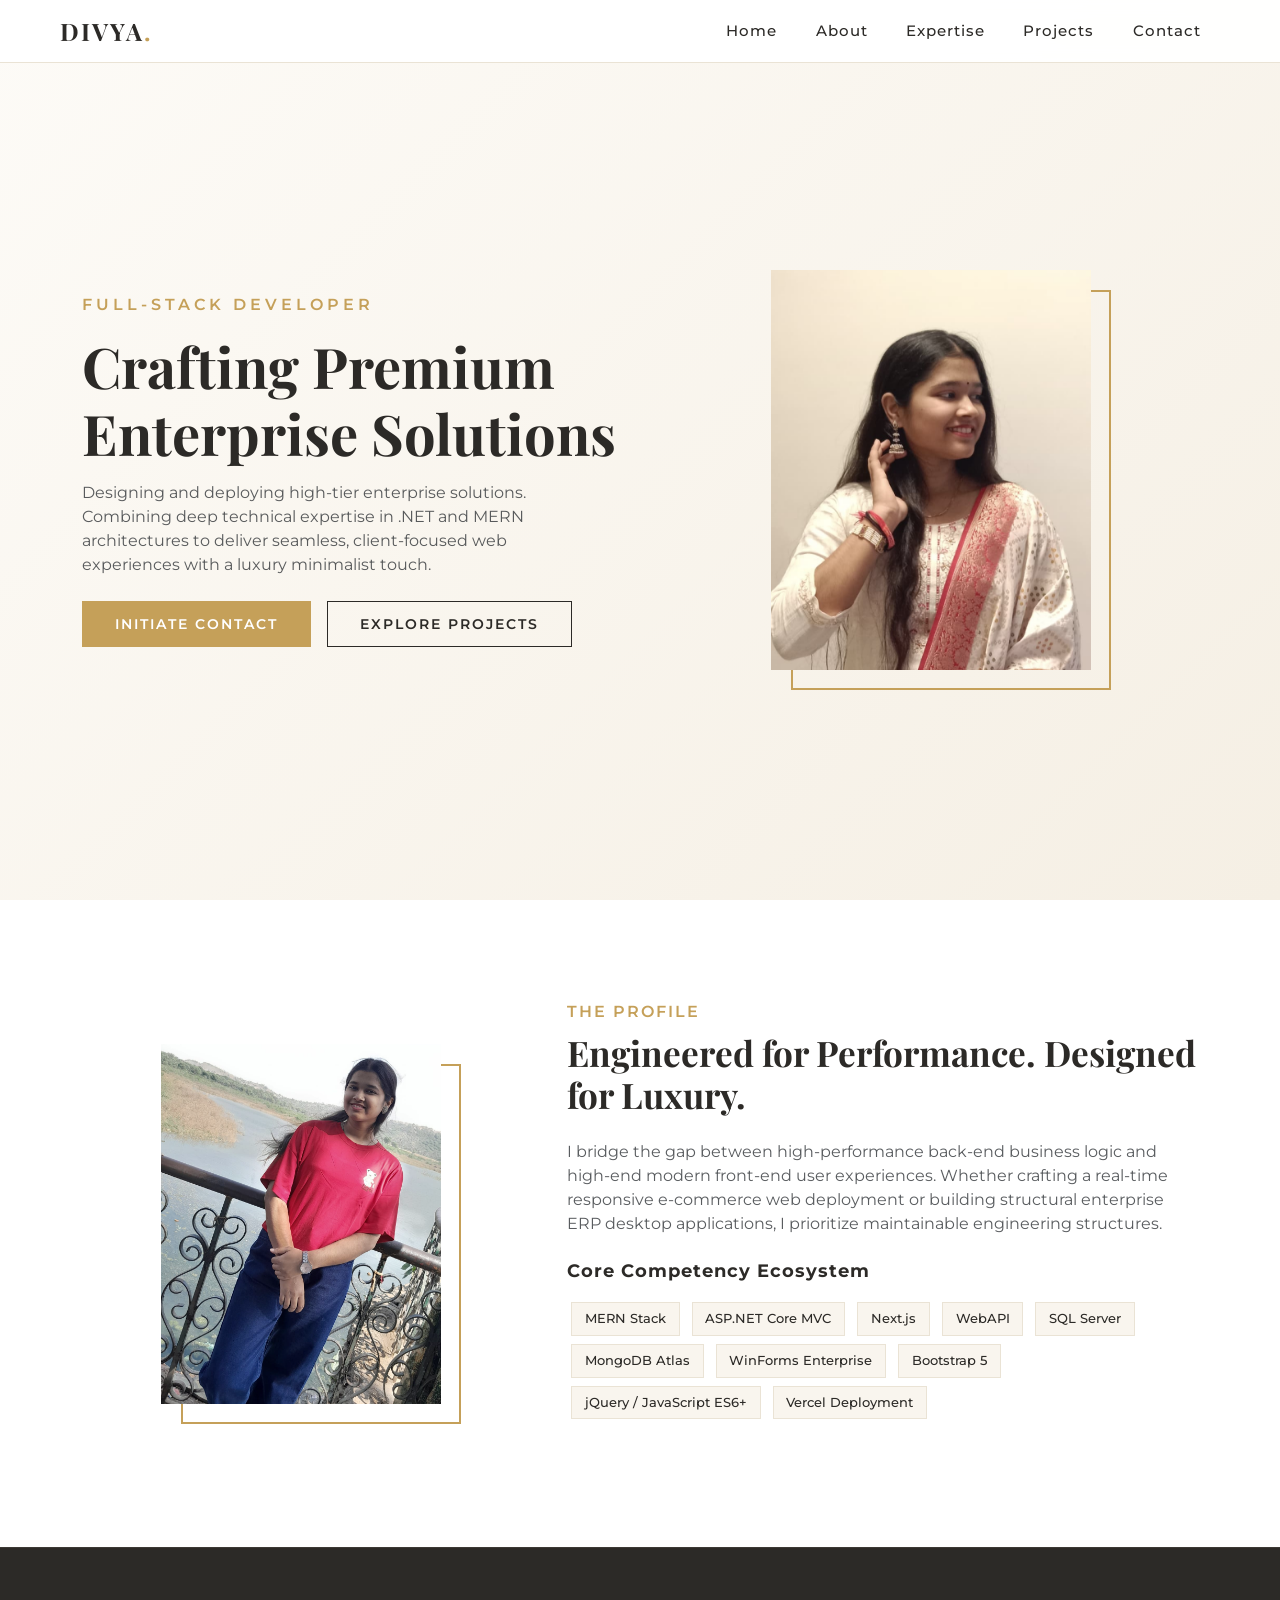
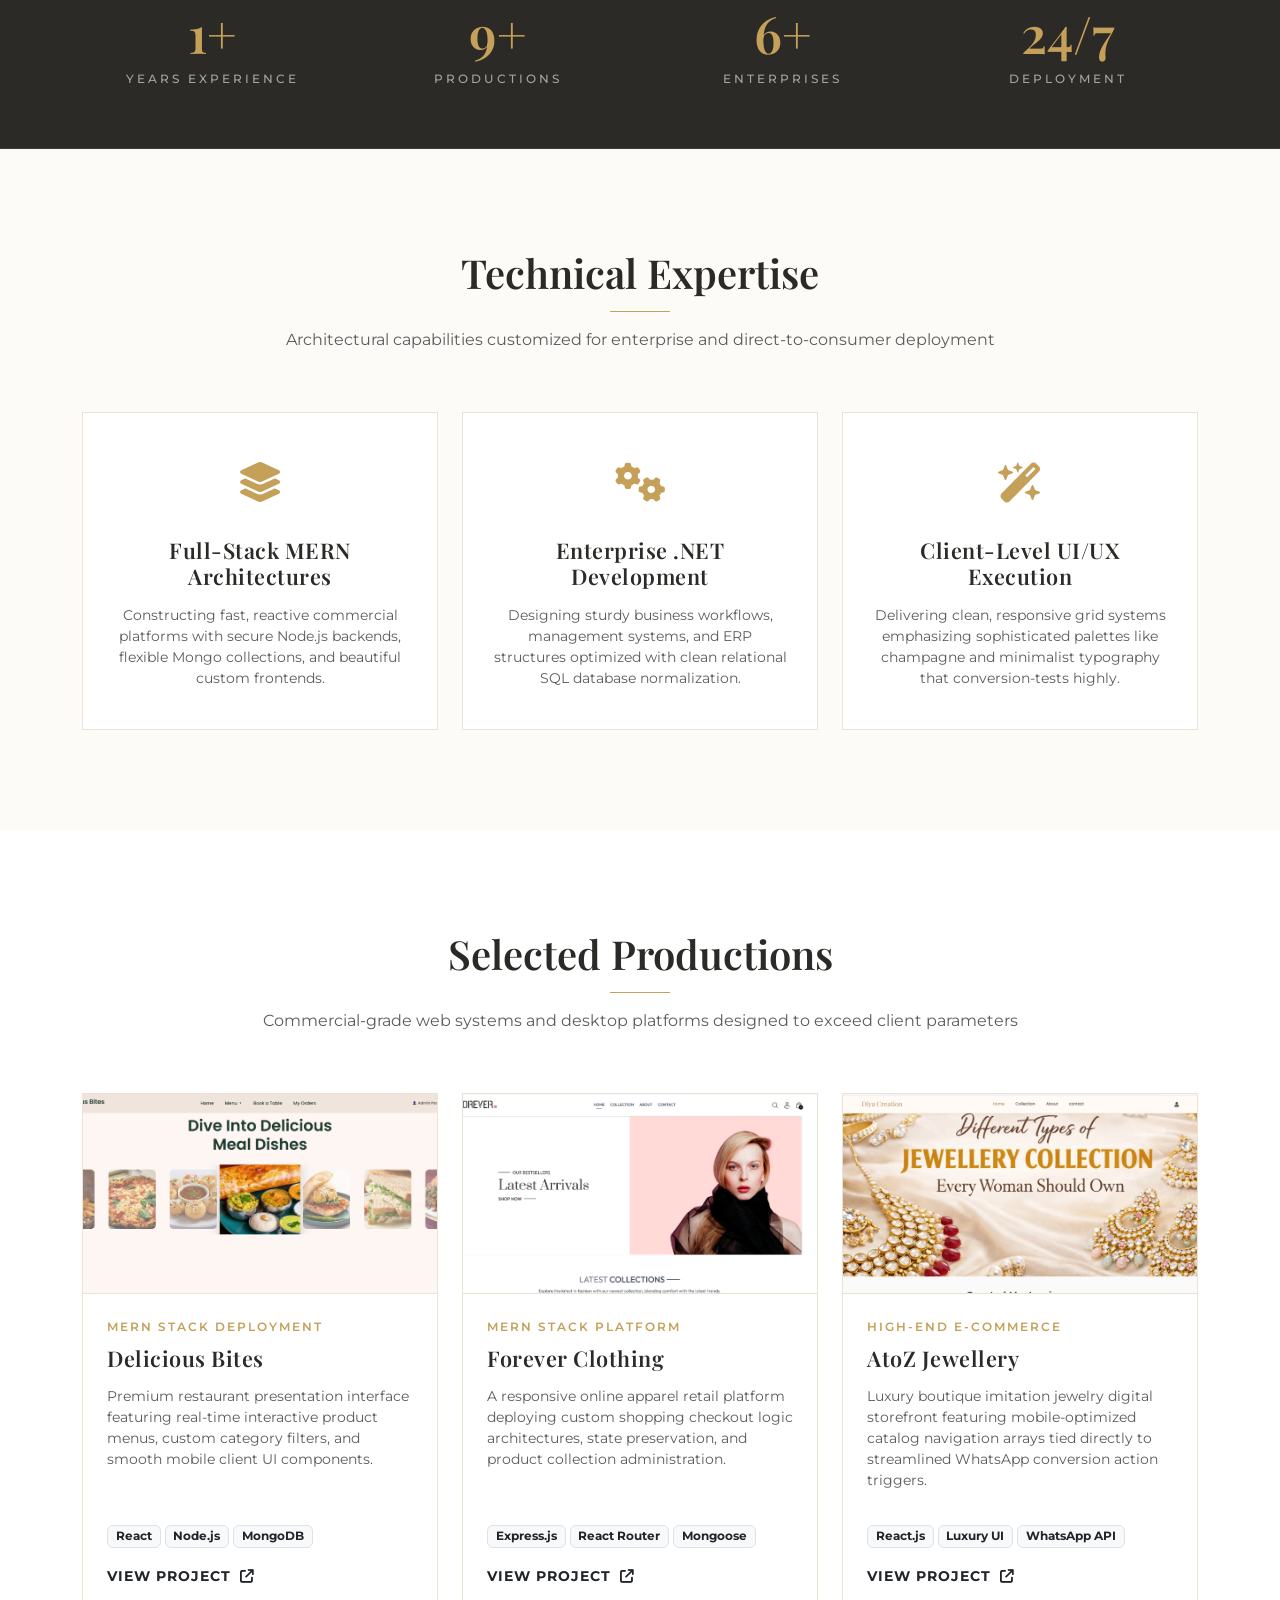
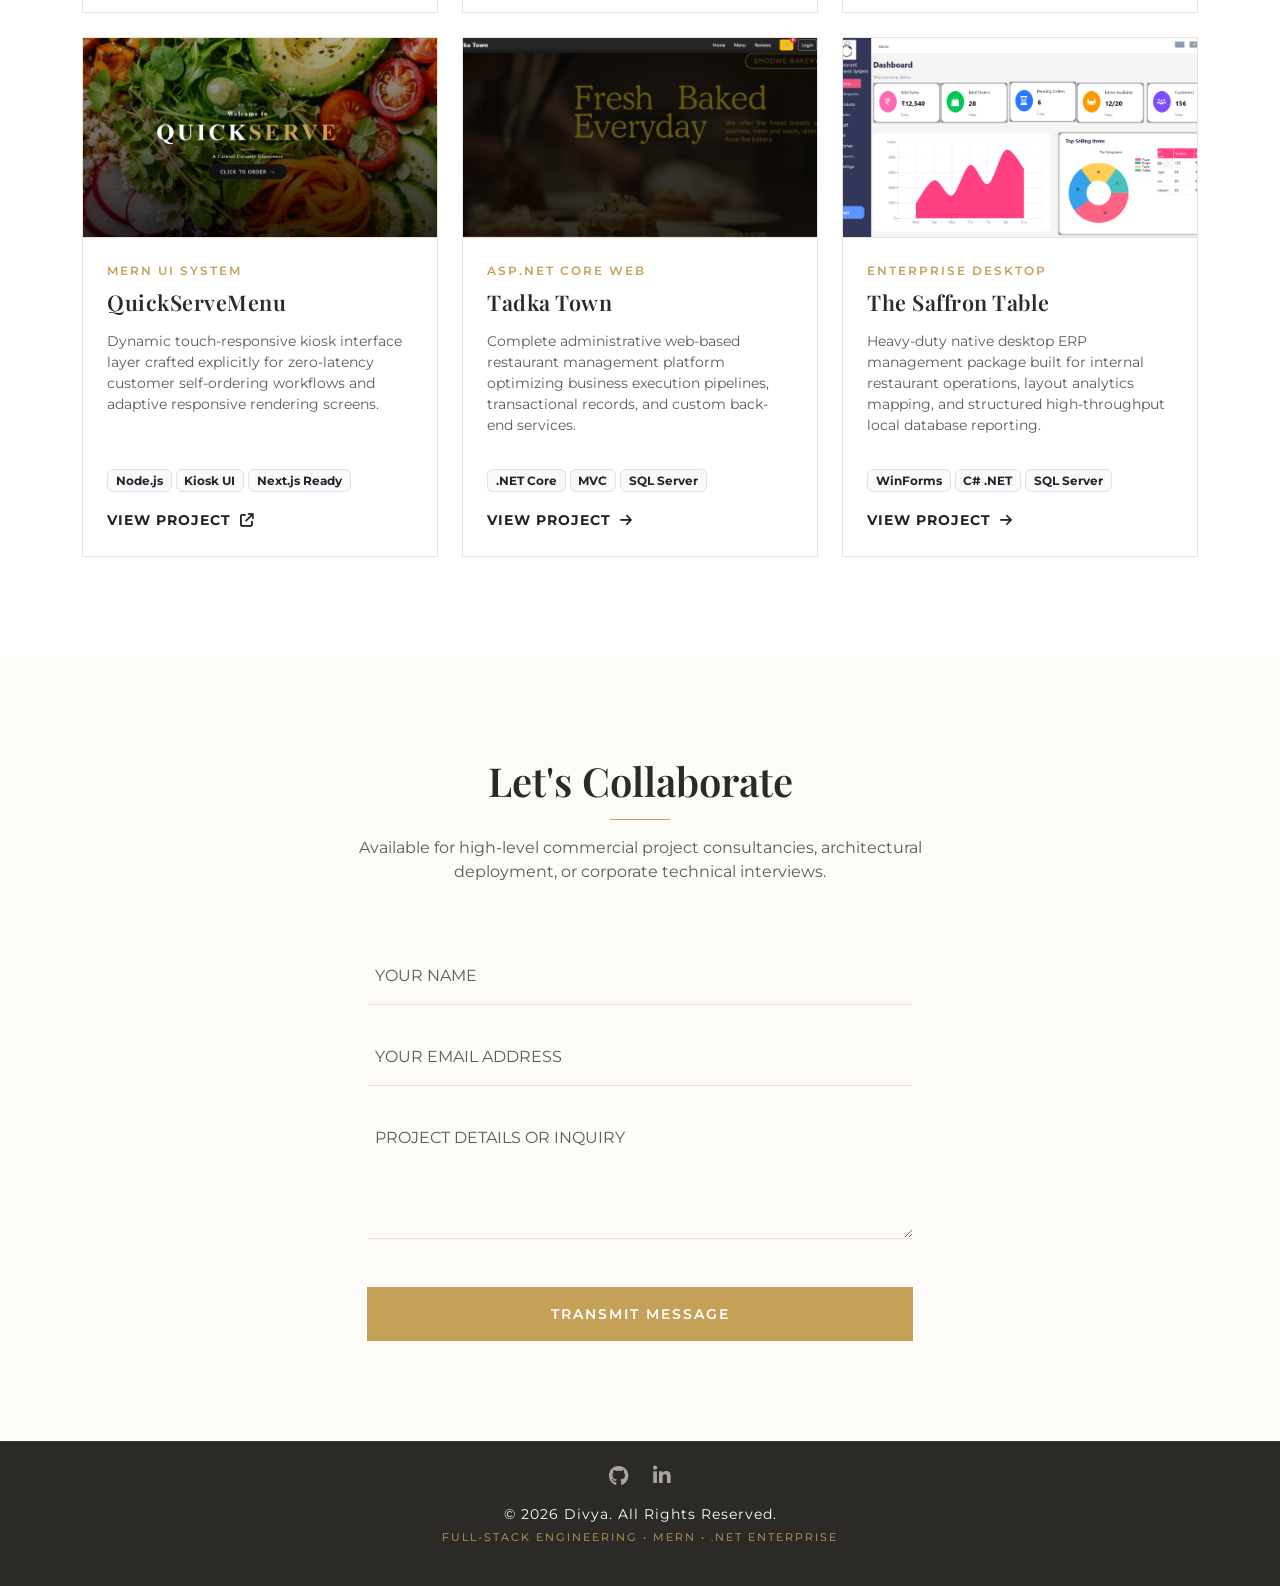
==== commit 6b591098: "add image" ====
--- a/index.html
+++ b/index.html
@@ -430,7 +430,7 @@
         </div>
         <div class="col-lg-6 text-center" data-aos="fade-left" data-aos-duration="1000">
           <div class="hero-img-wrapper">
-            <img src="Picture/divya.png" alt="Divya Profile" class="img-fluid hero-img"
+            <img src="Picture/divya_2.png" alt="Divya Profile" class="img-fluid hero-img"
               style="width: 320px; height: 400px; object-fit: cover;">
           </div>
         </div>
@@ -797,8 +797,6 @@
             </div>
           </div>
         </div>
-
-
       </div>
     </div>
   </section>
